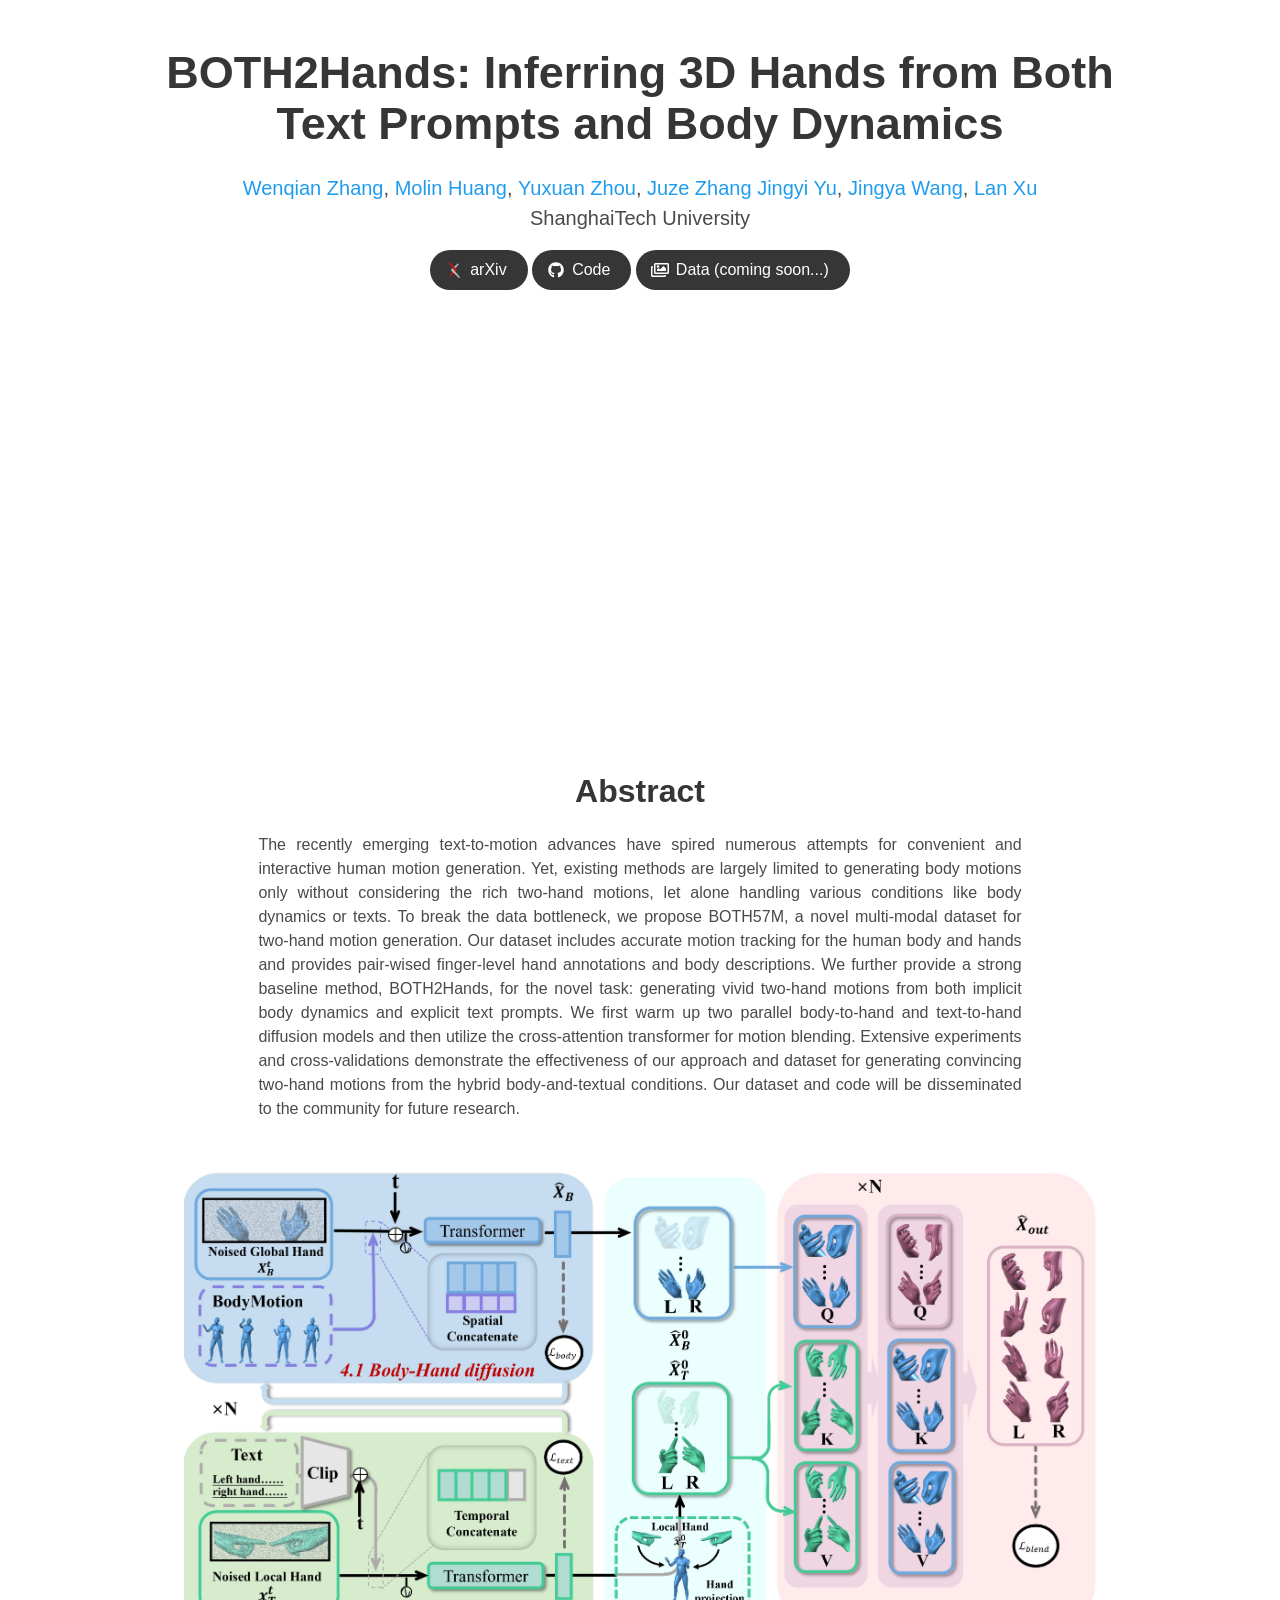
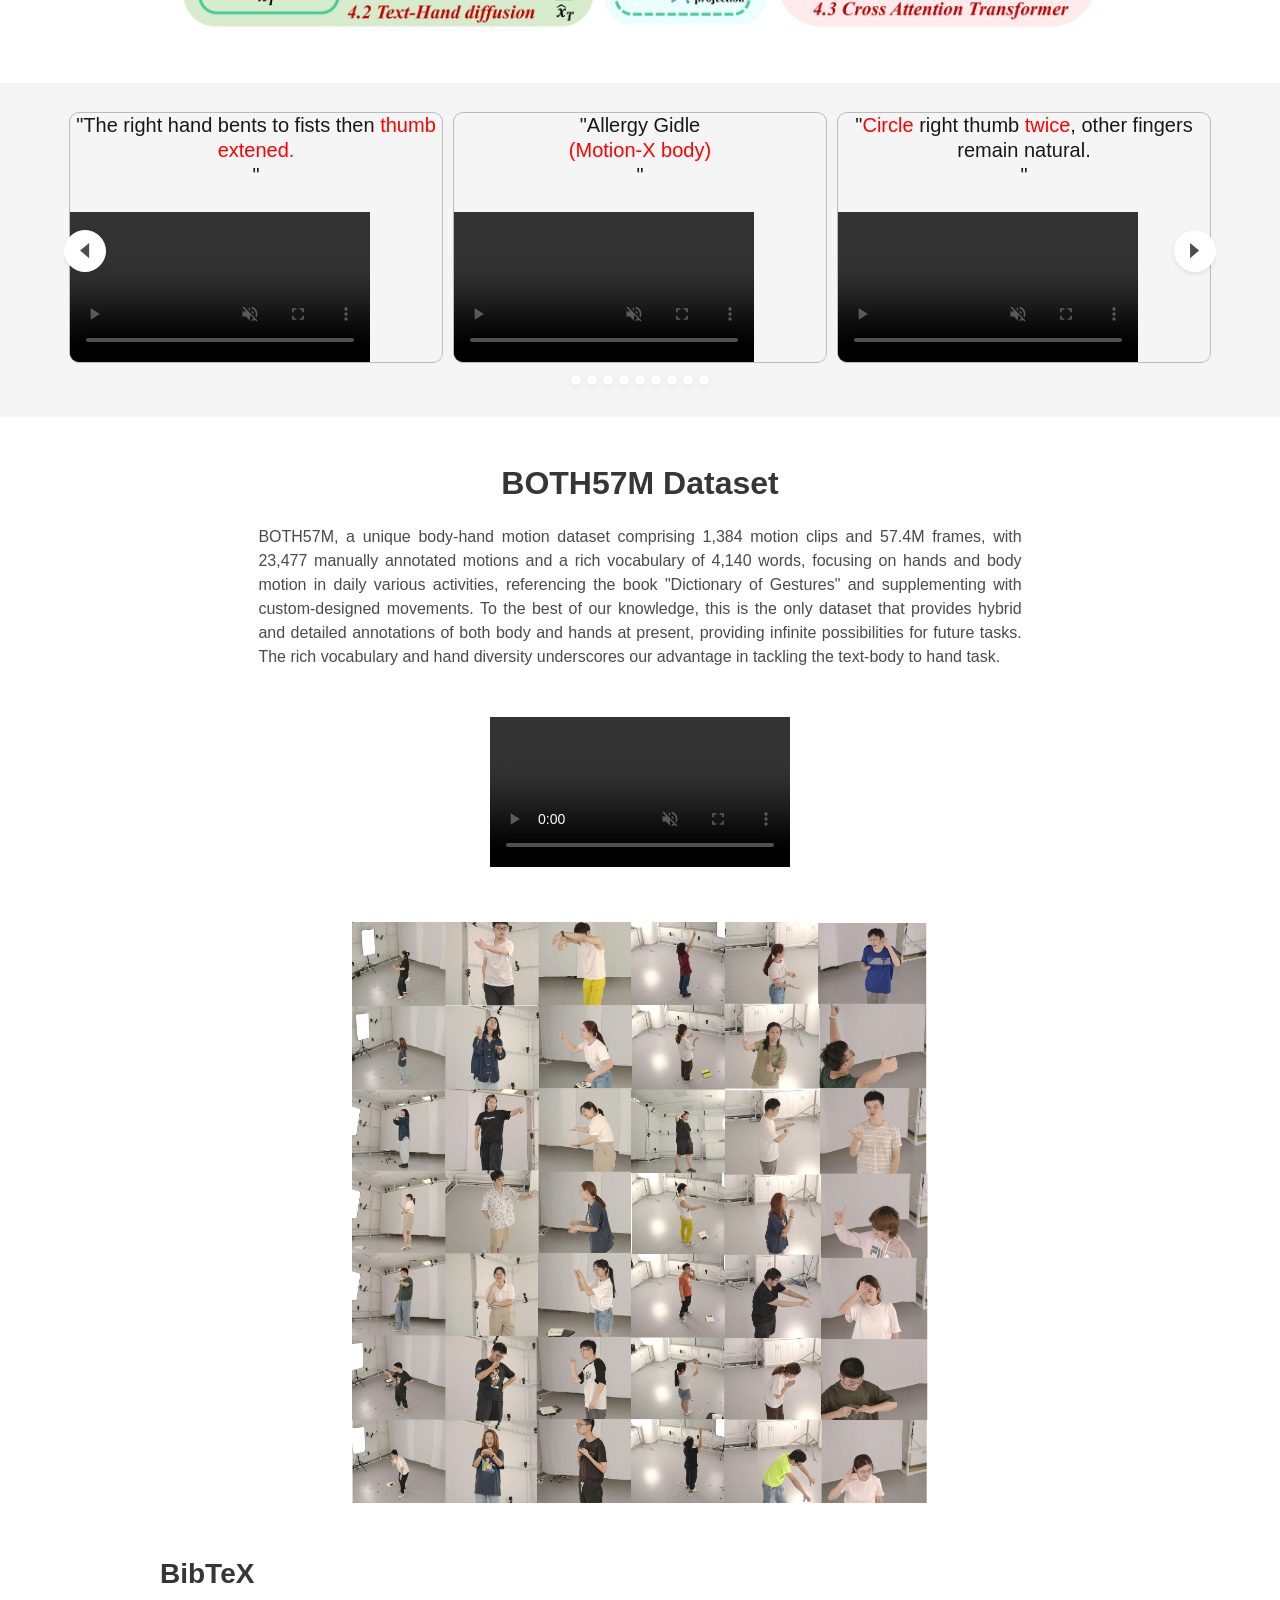
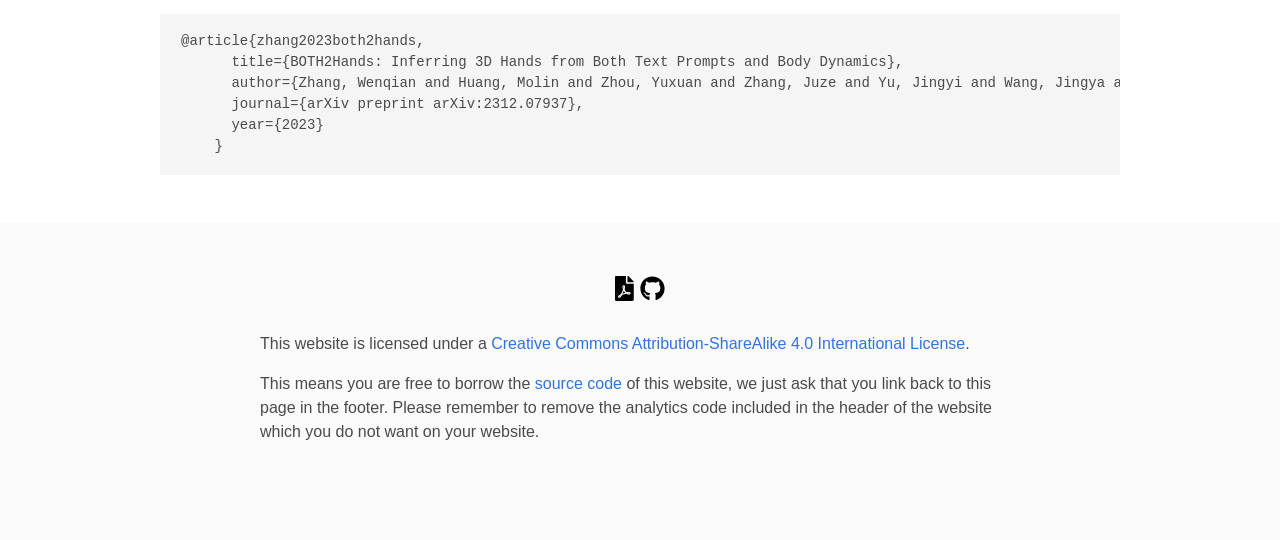
==== index.html @ 0d7002c7 "initial commit" ====
<!DOCTYPE html>
<!-- saved from url=(0037)https://tr3e.github.io/intergen-page/ -->
<html class="fontawesome-i2svg-active fontawesome-i2svg-complete"><head><meta http-equiv="Content-Type" content="text/html; charset=UTF-8">
  
  <meta name="description" content="InterGen: Diffusion-based Multi-human Motion Generation under Complex Interactions.">
  <meta name="keywords" content="MoGen, interaction, diffusion">
  <meta name="viewport" content="width=device-width, initial-scale=0.8">
  <title>BOTH2Hands: Inferring 3D Hands from Both Text Prompts and Body Dynamics</title>

  <!-- Global site tag (gtag.js) - Google Analytics -->
  <script async="" src="./BOTH_files/js"></script>
  <script>
    window.dataLayer = window.dataLayer || [];

    function gtag() {
      dataLayer.push(arguments);
    }

    gtag('js', new Date());

    gtag('config', 'G-PYVRSFMDRL');
  </script>

  <style type="text/css">svg:not(:root).svg-inline--fa{overflow:visible}.svg-inline--fa{display:inline-block;font-size:inherit;height:1em;overflow:visible;vertical-align:-.125em}.svg-inline--fa.fa-lg{vertical-align:-.225em}.svg-inline--fa.fa-w-1{width:.0625em}.svg-inline--fa.fa-w-2{width:.125em}.svg-inline--fa.fa-w-3{width:.1875em}.svg-inline--fa.fa-w-4{width:.25em}.svg-inline--fa.fa-w-5{width:.3125em}.svg-inline--fa.fa-w-6{width:.375em}.svg-inline--fa.fa-w-7{width:.4375em}.svg-inline--fa.fa-w-8{width:.5em}.svg-inline--fa.fa-w-9{width:.5625em}.svg-inline--fa.fa-w-10{width:.625em}.svg-inline--fa.fa-w-11{width:.6875em}.svg-inline--fa.fa-w-12{width:.75em}.svg-inline--fa.fa-w-13{width:.8125em}.svg-inline--fa.fa-w-14{width:.875em}.svg-inline--fa.fa-w-15{width:.9375em}.svg-inline--fa.fa-w-16{width:1em}.svg-inline--fa.fa-w-17{width:1.0625em}.svg-inline--fa.fa-w-18{width:1.125em}.svg-inline--fa.fa-w-19{width:1.1875em}.svg-inline--fa.fa-w-20{width:1.25em}.svg-inline--fa.fa-pull-left{margin-right:.3em;width:auto}.svg-inline--fa.fa-pull-right{margin-left:.3em;width:auto}.svg-inline--fa.fa-border{height:1.5em}.svg-inline--fa.fa-li{width:2em}.svg-inline--fa.fa-fw{width:1.25em}.fa-layers svg.svg-inline--fa{bottom:0;left:0;margin:auto;position:absolute;right:0;top:0}.fa-layers{display:inline-block;height:1em;position:relative;text-align:center;vertical-align:-.125em;width:1em}.fa-layers svg.svg-inline--fa{-webkit-transform-origin:center center;transform-origin:center center}.fa-layers-counter,.fa-layers-text{display:inline-block;position:absolute;text-align:center}.fa-layers-text{left:50%;top:50%;-webkit-transform:translate(-50%,-50%);transform:translate(-50%,-50%);-webkit-transform-origin:center center;transform-origin:center center}.fa-layers-counter{background-color:#ff253a;border-radius:1em;-webkit-box-sizing:border-box;box-sizing:border-box;color:#fff;height:1.5em;line-height:1;max-width:5em;min-width:1.5em;overflow:hidden;padding:.25em;right:0;text-overflow:ellipsis;top:0;-webkit-transform:scale(.25);transform:scale(.25);-webkit-transform-origin:top right;transform-origin:top right}.fa-layers-bottom-right{bottom:0;right:0;top:auto;-webkit-transform:scale(.25);transform:scale(.25);-webkit-transform-origin:bottom right;transform-origin:bottom right}.fa-layers-bottom-left{bottom:0;left:0;right:auto;top:auto;-webkit-transform:scale(.25);transform:scale(.25);-webkit-transform-origin:bottom left;transform-origin:bottom left}.fa-layers-top-right{right:0;top:0;-webkit-transform:scale(.25);transform:scale(.25);-webkit-transform-origin:top right;transform-origin:top right}.fa-layers-top-left{left:0;right:auto;top:0;-webkit-transform:scale(.25);transform:scale(.25);-webkit-transform-origin:top left;transform-origin:top left}.fa-lg{font-size:1.3333333333em;line-height:.75em;vertical-align:-.0667em}.fa-xs{font-size:.75em}.fa-sm{font-size:.875em}.fa-1x{font-size:1em}.fa-2x{font-size:2em}.fa-3x{font-size:3em}.fa-4x{font-size:4em}.fa-5x{font-size:5em}.fa-6x{font-size:6em}.fa-7x{font-size:7em}.fa-8x{font-size:8em}.fa-9x{font-size:9em}.fa-10x{font-size:10em}.fa-fw{text-align:center;width:1.25em}.fa-ul{list-style-type:none;margin-left:2.5em;padding-left:0}.fa-ul>li{position:relative}.fa-li{left:-2em;position:absolute;text-align:center;width:2em;line-height:inherit}.fa-border{border:solid .08em #eee;border-radius:.1em;padding:.2em .25em .15em}.fa-pull-left{float:left}.fa-pull-right{float:right}.fa.fa-pull-left,.fab.fa-pull-left,.fal.fa-pull-left,.far.fa-pull-left,.fas.fa-pull-left{margin-right:.3em}.fa.fa-pull-right,.fab.fa-pull-right,.fal.fa-pull-right,.far.fa-pull-right,.fas.fa-pull-right{margin-left:.3em}.fa-spin{-webkit-animation:fa-spin 2s infinite linear;animation:fa-spin 2s infinite linear}.fa-pulse{-webkit-animation:fa-spin 1s infinite steps(8);animation:fa-spin 1s infinite steps(8)}@-webkit-keyframes fa-spin{0%{-webkit-transform:rotate(0);transform:rotate(0)}100%{-webkit-transform:rotate(360deg);transform:rotate(360deg)}}@keyframes fa-spin{0%{-webkit-transform:rotate(0);transform:rotate(0)}100%{-webkit-transform:rotate(360deg);transform:rotate(360deg)}}.fa-rotate-90{-webkit-transform:rotate(90deg);transform:rotate(90deg)}.fa-rotate-180{-webkit-transform:rotate(180deg);transform:rotate(180deg)}.fa-rotate-270{-webkit-transform:rotate(270deg);transform:rotate(270deg)}.fa-flip-horizontal{-webkit-transform:scale(-1,1);transform:scale(-1,1)}.fa-flip-vertical{-webkit-transform:scale(1,-1);transform:scale(1,-1)}.fa-flip-both,.fa-flip-horizontal.fa-flip-vertical{-webkit-transform:scale(-1,-1);transform:scale(-1,-1)}:root .fa-flip-both,:root .fa-flip-horizontal,:root .fa-flip-vertical,:root .fa-rotate-180,:root .fa-rotate-270,:root .fa-rotate-90{-webkit-filter:none;filter:none}.fa-stack{display:inline-block;height:2em;position:relative;width:2.5em}.fa-stack-1x,.fa-stack-2x{bottom:0;left:0;margin:auto;position:absolute;right:0;top:0}.svg-inline--fa.fa-stack-1x{height:1em;width:1.25em}.svg-inline--fa.fa-stack-2x{height:2em;width:2.5em}.fa-inverse{color:#fff}.sr-only{border:0;clip:rect(0,0,0,0);height:1px;margin:-1px;overflow:hidden;padding:0;position:absolute;width:1px}.sr-only-focusable:active,.sr-only-focusable:focus{clip:auto;height:auto;margin:0;overflow:visible;position:static;width:auto}.svg-inline--fa .fa-primary{fill:var(--fa-primary-color,currentColor);opacity:1;opacity:var(--fa-primary-opacity,1)}.svg-inline--fa .fa-secondary{fill:var(--fa-secondary-color,currentColor);opacity:.4;opacity:var(--fa-secondary-opacity,.4)}.svg-inline--fa.fa-swap-opacity .fa-primary{opacity:.4;opacity:var(--fa-secondary-opacity,.4)}.svg-inline--fa.fa-swap-opacity .fa-secondary{opacity:1;opacity:var(--fa-primary-opacity,1)}.svg-inline--fa mask .fa-primary,.svg-inline--fa mask .fa-secondary{fill:#000}.fad.fa-inverse{color:#fff}</style><link href="./BOTH_files/css" rel="stylesheet">

  <link rel="stylesheet" href="./BOTH_files/bulma.min.css">
  <link rel="stylesheet" href="./BOTH_files/bulma-carousel.min.css">
  <link rel="stylesheet" href="./BOTH_files/bulma-slider.min.css">
  <link rel="stylesheet" href="./BOTH_files/fontawesome.all.min.css">
  <link rel="stylesheet" href="./BOTH_files/academicons.min.css">
  <link rel="stylesheet" href="./BOTH_files/index.css">
  <link rel="icon" href="https://tr3e.github.io/intergen-page/static/images/favicon.png">

  <script src="./BOTH_files/jquery.min.js.下载"></script><meta http-equiv="origin-trial" content="AymqwRC7u88Y4JPvfIF2F37QKylC04248hLCdJAsh8xgOfe/dVJPV3XS3wLFca1ZMVOtnBfVjaCMTVudWM//5g4AAAB7eyJvcmlnaW4iOiJodHRwczovL3d3dy5nb29nbGV0YWdtYW5hZ2VyLmNvbTo0NDMiLCJmZWF0dXJlIjoiUHJpdmFjeVNhbmRib3hBZHNBUElzIiwiZXhwaXJ5IjoxNjk1MTY3OTk5LCJpc1RoaXJkUGFydHkiOnRydWV9">
  <script defer="" src="./BOTH_files/fontawesome.all.min.js.下载"></script>
  <script src="./BOTH_files/bulma-carousel.min.js.下载"></script>
  <script src="./BOTH_files/bulma-slider.min.js.下载"></script>
  <script src="./BOTH_files/index.js.下载"></script>
</head>
<body>



<section class="hero">
  <div class="hero-body">
    <div class="container is-max-desktop">
      <div class="columns is-centered">
        <div class="column has-text-centered">
          <h1 class="title is-1 publication-title" style="font-size:45px">BOTH2Hands: Inferring 3D Hands from Both Text Prompts and Body Dynamics</h1>
          <div class="is-size-5 publication-authors">
            <span class="author-block">
              <a href="https://scholar.google.com/citations?user=glTuEzEAAAAJ">Wenqian Zhang</a>,</span>
            <span class="author-block">
              <a>Molin Huang</a>,</span>
            <span class="author-block">
              <a>Yuxuan Zhou</a>,</span>
            <span class="author-block">
              <a href="https://scholar.google.com/citations?user=qbovRUIAAAAJ">Juze Zhang</a>             
            </span>
            <span class="author-block">
              <a href="http://www.yu-jingyi.com/">Jingyi Yu</a>,
            </span>
            <span class="author-block">
              <a href="https://scholar.google.com/citations?user=vmvJV_IAAAAJ">Jingya Wang</a>,
          </span>
            <span class="author-block">
              <a href="https://scholar.google.com/citations?user=aPS5pJkAAAAJ">Lan Xu</a>
          </span></div>

          <div class="is-size-5 publication-authors">
            <span class="author-block">ShanghaiTech University</span>
          </div>

          <div class="column has-text-centered">
            <div class="publication-links">
              
              <span class="link-block">
                <a href="https://arxiv.org/abs/2312.07937" class="external-link button is-normal is-rounded is-dark">
                  <span class="icon">
                    <img src="./BOTH_files/arxiv-logomark-small.svg" alt="arXiv logo" style="width: 16px; height: 16px;">
                  </span>
                  <span>arXiv</span>
                </a>
              </span>
              <!-- Code Link. -->
              <span class="link-block">
                <a href="https://github.com/Godheritage/BOTH2Hands" class="external-link button is-normal is-rounded is-dark">
                  <span class="icon">
                      <svg class="svg-inline--fa fa-github fa-w-16" aria-hidden="true" focusable="false" data-prefix="fab" data-icon="github" role="img" xmlns="http://www.w3.org/2000/svg" viewBox="0 0 496 512" data-fa-i2svg=""><path fill="currentColor" d="M165.9 397.4c0 2-2.3 3.6-5.2 3.6-3.3.3-5.6-1.3-5.6-3.6 0-2 2.3-3.6 5.2-3.6 3-.3 5.6 1.3 5.6 3.6zm-31.1-4.5c-.7 2 1.3 4.3 4.3 4.9 2.6 1 5.6 0 6.2-2s-1.3-4.3-4.3-5.2c-2.6-.7-5.5.3-6.2 2.3zm44.2-1.7c-2.9.7-4.9 2.6-4.6 4.9.3 2 2.9 3.3 5.9 2.6 2.9-.7 4.9-2.6 4.6-4.6-.3-1.9-3-3.2-5.9-2.9zM244.8 8C106.1 8 0 113.3 0 252c0 110.9 69.8 205.8 169.5 239.2 12.8 2.3 17.3-5.6 17.3-12.1 0-6.2-.3-40.4-.3-61.4 0 0-70 15-84.7-29.8 0 0-11.4-29.1-27.8-36.6 0 0-22.9-15.7 1.6-15.4 0 0 24.9 2 38.6 25.8 21.9 38.6 58.6 27.5 72.9 20.9 2.3-16 8.8-27.1 16-33.7-55.9-6.2-112.3-14.3-112.3-110.5 0-27.5 7.6-41.3 23.6-58.9-2.6-6.5-11.1-33.3 2.6-67.9 20.9-6.5 69 27 69 27 20-5.6 41.5-8.5 62.8-8.5s42.8 2.9 62.8 8.5c0 0 48.1-33.6 69-27 13.7 34.7 5.2 61.4 2.6 67.9 16 17.7 25.8 31.5 25.8 58.9 0 96.5-58.9 104.2-114.8 110.5 9.2 7.9 17 22.9 17 46.4 0 33.7-.3 75.4-.3 83.6 0 6.5 4.6 14.4 17.3 12.1C428.2 457.8 496 362.9 496 252 496 113.3 383.5 8 244.8 8zM97.2 352.9c-1.3 1-1 3.3.7 5.2 1.6 1.6 3.9 2.3 5.2 1 1.3-1 1-3.3-.7-5.2-1.6-1.6-3.9-2.3-5.2-1zm-10.8-8.1c-.7 1.3.3 2.9 2.3 3.9 1.6 1 3.6.7 4.3-.7.7-1.3-.3-2.9-2.3-3.9-2-.6-3.6-.3-4.3.7zm32.4 35.6c-1.6 1.3-1 4.3 1.3 6.2 2.3 2.3 5.2 2.6 6.5 1 1.3-1.3.7-4.3-1.3-6.2-2.2-2.3-5.2-2.6-6.5-1zm-11.4-14.7c-1.6 1-1.6 3.6 0 5.9 1.6 2.3 4.3 3.3 5.6 2.3 1.6-1.3 1.6-3.9 0-6.2-1.4-2.3-4-3.3-5.6-2z"></path></svg><!-- <i class="fab fa-github"></i> Font Awesome fontawesome.com -->
                  </span>
                  <span>Code</span>
                  </a>
              </span>
              <!-- Dataset Link. -->
              <span class="link-block">
                <a href="https://forms.gle/KdvBoD6aoBkiCxim6" class="external-link button is-normal is-rounded is-dark">
                  <span class="icon">
                      <svg class="svg-inline--fa fa-images fa-w-18" aria-hidden="true" focusable="false" data-prefix="far" data-icon="images" role="img" xmlns="http://www.w3.org/2000/svg" viewBox="0 0 576 512" data-fa-i2svg=""><path fill="currentColor" d="M480 416v16c0 26.51-21.49 48-48 48H48c-26.51 0-48-21.49-48-48V176c0-26.51 21.49-48 48-48h16v48H54a6 6 0 0 0-6 6v244a6 6 0 0 0 6 6h372a6 6 0 0 0 6-6v-10h48zm42-336H150a6 6 0 0 0-6 6v244a6 6 0 0 0 6 6h372a6 6 0 0 0 6-6V86a6 6 0 0 0-6-6zm6-48c26.51 0 48 21.49 48 48v256c0 26.51-21.49 48-48 48H144c-26.51 0-48-21.49-48-48V80c0-26.51 21.49-48 48-48h384zM264 144c0 22.091-17.909 40-40 40s-40-17.909-40-40 17.909-40 40-40 40 17.909 40 40zm-72 96l39.515-39.515c4.686-4.686 12.284-4.686 16.971 0L288 240l103.515-103.515c4.686-4.686 12.284-4.686 16.971 0L480 208v80H192v-48z"></path></svg><!-- <i class="far fa-images"></i> Font Awesome fontawesome.com -->
                  </span>
                  <span>Data (coming soon...)</span>
                  </a>
            </span></div>

          </div>
        </div>
      </div>
    </div>
  </div>
</section>



<section class="hero teaser">
  <div class="container is-max-desktop">
    <div class="hero-body">
      <center>
        <iframe width="560" height="315" src="https://www.youtube.com/embed/PMoDc5p8Z6E?si=95rLUyV4-9nM33f4" frameborder="0" allow="accelerometer; autoplay; clipboard-write; encrypted-media; gyroscope; picture-in-picture" allowfullscreen></iframe>
        
      </center>
    </div>
  </div>
</section> 


<section class="section">
  <div class="container is-max-desktop">
    <!-- Abstract. -->
    <div class="columns is-centered has-text-centered">
      <div class="column is-four-fifths">
        <h2 class="title is-3">Abstract</h2>
        <div class="content has-text-justified">
            The recently emerging text-to-motion advances have spired numerous attempts for convenient and interactive human motion generation.
            Yet, existing methods are largely limited to generating body motions only without considering the rich two-hand motions, let alone handling various conditions like body dynamics or texts.
            To break the data bottleneck, we propose BOTH57M, a novel multi-modal dataset for two-hand motion generation.
            Our dataset includes accurate motion tracking for the human body and hands and provides pair-wised finger-level hand annotations and body descriptions.
            We further provide a strong baseline method, BOTH2Hands, for the novel task: generating vivid two-hand motions from both implicit body dynamics and explicit text prompts. 
            We first warm up two parallel body-to-hand and text-to-hand diffusion models and then utilize the cross-attention transformer for motion blending. 
            Extensive experiments and cross-validations demonstrate the effectiveness of our approach and dataset for generating convincing two-hand motions from the hybrid body-and-textual conditions.
            Our dataset and code will be disseminated to the community for future research.        
        </div>
      </div>
    </div>
    <!--/ Abstract. -->
  </div>
</section>




<section class="hero teaser">
  <div class="container is-max-desktop">
    <div class="hero-body">
      <center><img id="teaser" width="100%" src="./BOTH_files/pipeline_v8.jpg" margin:="" 0="" auto;=""></center>
    </div>
  </div>
</section>



<section class="hero is-light is-small">
  <div class="hero-body">

    
    <div class="container">
      <div id="results-carousel" class="carousel results-carousel">
        <div class="item item-steve">
          <h2 class="subtitle has-text-centered">
            <span class="prompt">"The right hand bents to fists then <span style="color: red;">thumb extened.</span><br>"
          </h2>
          <video poster="" id="steve" autoplay controls muted loop playsinline height="100%">
            <source src="./BOTH_files/videos/002.mp4"
                    type="video/mp4">
          </video>
        </div>
        <div class="item item-chair-tp">
          <h2 class="subtitle has-text-centered">
            <span class="prompt">"Allergy Gidle <br><span style="color: red;">(Motion-X body)</span><br>"
          </h2>
          <video poster="" id="1" autoplay controls muted loop playsinline height="100%">
            <source src="./BOTH_files/videos/003.mp4"
                    type="video/mp4">
          </video>
        </div>
        <div class="item item-shiba">
          <h2 class="subtitle has-text-centered">
            <span class="prompt">"<span style="color: red;">Circle</span> right thumb <span style="color: red;">twice</span>, other fingers remain natural.<br>"
          </h2>
          <video poster="" id="shiba" autoplay controls muted loop playsinline height="100%">
            <source src="./BOTH_files/videos/004.mp4"
                    type="video/mp4">
          </video>
        </div>
        <div class="item item-steve">
          <h2 class="subtitle has-text-centered">
            <span class="prompt">"The right hand bents to fists then <span style="color: red;">thumb extened.</span><br>"
          </h2>
          <video poster="" id="steve" autoplay controls muted loop playsinline height="100%">
            <source src="./BOTH_files/videos/005.mp4"
                    type="video/mp4">
          </video>
        </div>
        <div class="item item-steve">
          <h2 class="subtitle has-text-centered">
            <span class="prompt">"the left hand <span style="color: red;">wiggle all five fingers</span> and finally <span style="color: red;">points out one finger</span>.<br>"
          </h2>
          <video poster="" id="steve" autoplay controls muted loop playsinline height="100%">
            <source src="./BOTH_files/videos/006.mp4"
                    type="video/mp4">
          </video>
        </div>
        <div class="item item-steve">
          <h2 class="subtitle has-text-centered">
            <span class="prompt">"The right hand bends the five fingers and then opens and <span style="color: red;">stretches index finger</span>.<br>"
          </h2>
          <video poster="" id="steve" autoplay controls muted loop playsinline height="100%">
            <source src="./BOTH_files/videos/007.mp4"
                    type="video/mp4">
          </video>
        </div>
        <div class="item item-steve">
          <h2 class="subtitle has-text-centered">
            <span class="prompt">"The left hand's fingers naturally close with <span style="color: red;">the index and middle fingers extended</span>.<br>"
          </h2>
          <video poster="" id="steve" autoplay controls muted loop playsinline height="100%">
            <source src="./BOTH_files/videos/008.mp4"
                    type="video/mp4">
          </video>
        </div>
        <div class="item item-steve">
          <h2 class="subtitle has-text-centered">
            <span class="prompt">"The left hand <span style="color: red;">bends all five fingers</span>, while the right hand <span style="color: red;">reaches the index finger then bends all fingers</span>."
          </h2>
          <video poster="" id="steve" autoplay controls muted loop playsinline height="100%">
            <source src="./BOTH_files/videos/009.mp4"
                    type="video/mp4">
          </video>
        </div>
        <div class="item item-steve">
          <h2 class="subtitle has-text-centered">
            <span class="prompt">"The left hand <span style="color: red;">extends index finger</span>, while the right hand <span style="color: red;">clenches into fist</span>.<br>"
          </h2>
          <video poster="" id="steve" autoplay controls muted loop playsinline height="100%">
            <source src="./BOTH_files/videos/010.mp4"
                    type="video/mp4">
          </video>
        </div>
      </div>
    </div>
  </div>
</section>


<!-- <section class="hero is-light is-small">
  <div class="hero-body">

    <h2 class="subtitle has-text-centered">
      <span class="prompt">"In an intense boxing match, <span style="color: purple;">one man knocks the other down</span> with a <span style="color: purple;">thumping leg</span>."
    </span></h2>
    <div class="container">
      <div id="results-carousel" class="carousel results-carousel">
      <div id="sliderdf034ea6-5530-434c-9674-4e3fdc7faae4" class="slider" tabindex="0">
    <div class="slider-container" style="opacity: 1; width: 6720px; transition: none 0s ease 0s; transform: translate3d(-1792px, 0px, 0px);"><div class="slider-item" data-slider-index="-4" data-cloned="true" style="width: 448px;"><div class="item item-steve">
          <video poster="" id="" autoplay="" controls="" muted="" loop="" playsinline="" height="100%">
            <source src="./BOTH_files/videos/002.mp4" type="video/mp4">
          </video>
        </div></div><div class="slider-item" data-slider-index="-3" data-cloned="true" style="width: 448px;"><div class="item item-chair-tp">
          <video poster="" id="" autoplay="" controls="" muted="" loop="" playsinline="" height="100%">
            <source src="./BOTH_files/videos/003.mp4" type="video/mp4">
          </video>
        </div></div><div class="slider-item" data-slider-index="-2" data-cloned="true" style="width: 448px;"><div class="item item-shiba">
          <video poster="" id="" autoplay="" controls="" muted="" loop="" playsinline="" height="100%">
            <source src="./BOTH_files/videos/004.mp4" type="video/mp4">
          </video>
        </div></div><div class="slider-item" data-slider-index="-1" data-cloned="true" style="width: 448px;"><div class="item item-steve">
          <video poster="" id="" autoplay="" controls="" muted="" loop="" playsinline="" height="100%">
            <source src="./BOTH_files/videos/005.mp4" type="video/mp4">
          </video>
        </div></div><div class="slider-item is-current" data-slider-index="0" style="width: 448px;"><div class="item item-steve">
          <video poster="" id="steve" autoplay="" controls="" muted="" loop="" playsinline="" height="100%">
            <source src="./BOTH_files/videos/006.mp4" type="video/mp4">
          </video>
        </div></div><div class="slider-item is-slide-previous is-slide-next" data-slider-index="1" style="width: 448px;"><div class="item item-chair-tp">
          <video poster="" id="1" autoplay="" controls="" muted="" loop="" playsinline="" height="100%">
            <source src="./BOTH_files/videos/007.mp4" type="video/mp4">
          </video>
        </div></div><div class="slider-item" data-slider-index="2" style="width: 448px;"><div class="item item-shiba">
          <video poster="" id="shiba" autoplay="" controls="" muted="" loop="" playsinline="" height="100%">
            <source src="./BOTH_files/videos/008.mp4" type="video/mp4">
          </video>
        </div></div><div class="slider-item" data-slider-index="3" style="width: 448px;"><div class="item item-steve">
          <video poster="" id="steve" autoplay="" controls="" muted="" loop="" playsinline="" height="100%">
            <source src="./BOTH_files/videos/009.mp4" type="video/mp4">
          </video>
        </div></div><div class="slider-item" data-slider-index="4" data-cloned="true" style="width: 448px;"><div class="item item-steve">
          <video poster="" id="" autoplay="" controls="" muted="" loop="" playsinline="" height="100%">
            <source src="./BOTH_files/videos/010.mp4" type="video/mp4">
          </video>
        
        </div></div></div>
  <div class="slider-navigation-previous"><svg viewBox="0 0 50 80" xml:space="preserve">
      <polyline fill="currentColor" stroke-width=".5em" stroke-linecap="round" stroke-linejoin="round" points="45.63,75.8 0.375,38.087 45.63,0.375 "></polyline>
    </svg></div>
<div class="slider-navigation-next"><svg viewBox="0 0 50 80" xml:space="preserve">
      <polyline fill="currentColor" stroke-width=".5em" stroke-linecap="round" stroke-linejoin="round" points="0.375,0.375 45.63,38.087 0.375,75.8 "></polyline>
    </svg></div><div class="slider-pagination"><div class="slider-page" data-index="0"></div><div class="slider-page" data-index="1"></div><div class="slider-page" data-index="2"></div><div class="slider-page" data-index="3"></div></div></div></div>
    </div>
  </div>
</section> -->






<section class="section">
  <div class="container is-max-desktop">
    <!-- Abstract. -->
    <div class="columns is-centered has-text-centered">
      <div class="column is-four-fifths">
        <h2 class="title is-3">BOTH57M Dataset</h2>
        <div class="content has-text-justified">
          <p>
            BOTH57M, a unique body-hand motion dataset comprising 1,384 motion clips and 57.4M frames, 
            with 23,477 manually annotated motions and a rich vocabulary of 4,140 words, 
            focusing on hands and body motion in daily various activities, 
            referencing the book "Dictionary of Gestures" and supplementing with custom-designed movements. 
            To the best of our knowledge, 
            this is the only dataset that provides hybrid and detailed annotations of both body and hands at present, providing infinite possibilities for future tasks.
            The rich vocabulary and hand diversity underscores our advantage in tackling the text-body to hand task.
          </p>
        </div>
      </div>
    </div>
    
  </div>
</section>


<section class="hero teaser">
  <div class="container is-max-desktop">
    <div class="hero-body">
      <video poster="" id="" autoplay="" controls="" muted="" loop="" playsinline="" height="100%">
        <source src="./BOTH_files/videos/001.mp4" type="video/mp4">
      </video>
    </div>
  </div>
</section>

<section class="hero teaser">
  <center><img id="teaser" width="45%" src="./BOTH_files/realman_v3.jpg" margin:="" 0="" auto;=""></center>
</section>


<section class="section" id="BibTeX">
  <div class="container is-max-desktop content">
    <h2 class="title">BibTeX</h2>
    <pre><code>@article{zhang2023both2hands,
      title={BOTH2Hands: Inferring 3D Hands from Both Text Prompts and Body Dynamics},
      author={Zhang, Wenqian and Huang, Molin and Zhou, Yuxuan and Zhang, Juze and Yu, Jingyi and Wang, Jingya and Xu, Lan},
      journal={arXiv preprint arXiv:2312.07937},
      year={2023}
    }</code></pre>
  </div>
</section>


<footer class="footer">
  <div class="container">
    <div class="content has-text-centered">
      <a class="icon-link" href="https://arxiv.org/pdf/2312.07937.pdf">
        <svg class="svg-inline--fa fa-file-pdf fa-w-12" aria-hidden="true" focusable="false" data-prefix="fas" data-icon="file-pdf" role="img" xmlns="http://www.w3.org/2000/svg" viewBox="0 0 384 512" data-fa-i2svg=""><path fill="currentColor" d="M181.9 256.1c-5-16-4.9-46.9-2-46.9 8.4 0 7.6 36.9 2 46.9zm-1.7 47.2c-7.7 20.2-17.3 43.3-28.4 62.7 18.3-7 39-17.2 62.9-21.9-12.7-9.6-24.9-23.4-34.5-40.8zM86.1 428.1c0 .8 13.2-5.4 34.9-40.2-6.7 6.3-29.1 24.5-34.9 40.2zM248 160h136v328c0 13.3-10.7 24-24 24H24c-13.3 0-24-10.7-24-24V24C0 10.7 10.7 0 24 0h200v136c0 13.2 10.8 24 24 24zm-8 171.8c-20-12.2-33.3-29-42.7-53.8 4.5-18.5 11.6-46.6 6.2-64.2-4.7-29.4-42.4-26.5-47.8-6.8-5 18.3-.4 44.1 8.1 77-11.6 27.6-28.7 64.6-40.8 85.8-.1 0-.1.1-.2.1-27.1 13.9-73.6 44.5-54.5 68 5.6 6.9 16 10 21.5 10 17.9 0 35.7-18 61.1-61.8 25.8-8.5 54.1-19.1 79-23.2 21.7 11.8 47.1 19.5 64 19.5 29.2 0 31.2-32 19.7-43.4-13.9-13.6-54.3-9.7-73.6-7.2zM377 105L279 7c-4.5-4.5-10.6-7-17-7h-6v128h128v-6.1c0-6.3-2.5-12.4-7-16.9zm-74.1 255.3c4.1-2.7-2.5-11.9-42.8-9 37.1 15.8 42.8 9 42.8 9z"></path></svg><!-- <i class="fas fa-file-pdf"></i> Font Awesome fontawesome.com -->
      </a>
      <a class="icon-link" href="https://github.com/Godheritage" disabled="">
        <svg class="svg-inline--fa fa-github fa-w-16" aria-hidden="true" focusable="false" data-prefix="fab" data-icon="github" role="img" xmlns="http://www.w3.org/2000/svg" viewBox="0 0 496 512" data-fa-i2svg=""><path fill="currentColor" d="M165.9 397.4c0 2-2.3 3.6-5.2 3.6-3.3.3-5.6-1.3-5.6-3.6 0-2 2.3-3.6 5.2-3.6 3-.3 5.6 1.3 5.6 3.6zm-31.1-4.5c-.7 2 1.3 4.3 4.3 4.9 2.6 1 5.6 0 6.2-2s-1.3-4.3-4.3-5.2c-2.6-.7-5.5.3-6.2 2.3zm44.2-1.7c-2.9.7-4.9 2.6-4.6 4.9.3 2 2.9 3.3 5.9 2.6 2.9-.7 4.9-2.6 4.6-4.6-.3-1.9-3-3.2-5.9-2.9zM244.8 8C106.1 8 0 113.3 0 252c0 110.9 69.8 205.8 169.5 239.2 12.8 2.3 17.3-5.6 17.3-12.1 0-6.2-.3-40.4-.3-61.4 0 0-70 15-84.7-29.8 0 0-11.4-29.1-27.8-36.6 0 0-22.9-15.7 1.6-15.4 0 0 24.9 2 38.6 25.8 21.9 38.6 58.6 27.5 72.9 20.9 2.3-16 8.8-27.1 16-33.7-55.9-6.2-112.3-14.3-112.3-110.5 0-27.5 7.6-41.3 23.6-58.9-2.6-6.5-11.1-33.3 2.6-67.9 20.9-6.5 69 27 69 27 20-5.6 41.5-8.5 62.8-8.5s42.8 2.9 62.8 8.5c0 0 48.1-33.6 69-27 13.7 34.7 5.2 61.4 2.6 67.9 16 17.7 25.8 31.5 25.8 58.9 0 96.5-58.9 104.2-114.8 110.5 9.2 7.9 17 22.9 17 46.4 0 33.7-.3 75.4-.3 83.6 0 6.5 4.6 14.4 17.3 12.1C428.2 457.8 496 362.9 496 252 496 113.3 383.5 8 244.8 8zM97.2 352.9c-1.3 1-1 3.3.7 5.2 1.6 1.6 3.9 2.3 5.2 1 1.3-1 1-3.3-.7-5.2-1.6-1.6-3.9-2.3-5.2-1zm-10.8-8.1c-.7 1.3.3 2.9 2.3 3.9 1.6 1 3.6.7 4.3-.7.7-1.3-.3-2.9-2.3-3.9-2-.6-3.6-.3-4.3.7zm32.4 35.6c-1.6 1.3-1 4.3 1.3 6.2 2.3 2.3 5.2 2.6 6.5 1 1.3-1.3.7-4.3-1.3-6.2-2.2-2.3-5.2-2.6-6.5-1zm-11.4-14.7c-1.6 1-1.6 3.6 0 5.9 1.6 2.3 4.3 3.3 5.6 2.3 1.6-1.3 1.6-3.9 0-6.2-1.4-2.3-4-3.3-5.6-2z"></path></svg><!-- <i class="fab fa-github"></i> Font Awesome fontawesome.com -->
      </a>
    </div>
    <div class="columns is-centered">
      <div class="column is-8">
        <div class="content">
          <p>
            This website is licensed under a <a rel="license" href="http://creativecommons.org/licenses/by-sa/4.0/">Creative
            Commons Attribution-ShareAlike 4.0 International License</a>.
          </p>
          <p>
            This means you are free to borrow the <a href="https://github.com/nerfies/nerfies.github.io">source code</a> of this website,
            we just ask that you link back to this page in the footer.
            Please remember to remove the analytics code included in the header of the website which
            you do not want on your website.
          </p>
        </div>
      </div>
    </div>
  </div>
</footer>



</body></html>
---- BOTH_files/academicons.min.css ----
@font-face {font-family: 'Academicons';font-style: normal;font-weight: 400;font-display: block;src:url('../fonts/academicons.eot');src:url('../fonts/academicons.eot') format('embedded-opentype'), url('../fonts/academicons.ttf') format('truetype'), url('../fonts/academicons.woff') format('woff'), url('../fonts/academicons.svg') format('svg');}.ai {font-family: 'Academicons';font-weight: 400;-moz-osx-font-smoothing: grayscale;-webkit-font-smoothing: antialiased;display: inline-block;font-style: normal;font-variant: normal;text-rendering: auto;line-height: 1;}.ai-academia:before {content: "\e9af";}.ai-academia-square:before {content: "\e93d";}.ai-acclaim:before {content: "\e92e";}.ai-acclaim-square:before {content: "\e93a";}.ai-acm:before {content: "\e93c";}.ai-acm-square:before {content: "\e95d";}.ai-acmdl:before {content: "\e96a";}.ai-acmdl-square:before {content: "\e9d3";}.ai-ads:before {content: "\e9cb";}.ai-ads-square:before {content: "\e94a";}.ai-africarxiv:before {content: "\e91b";}.ai-africarxiv-square:before {content: "\e90b";}.ai-archive:before {content: "\e955";}.ai-archive-square:before {content: "\e956";}.ai-arxiv:before {content: "\e974";}.ai-arxiv-square:before {content: "\e9a6";}.ai-biorxiv:before {content: "\e9a2";}.ai-biorxiv-square:before {content: "\e98b";}.ai-ceur:before {content: "\e96d";}.ai-ceur-square:before {content: "\e92f";}.ai-ciencia-vitae:before {content: "\e912";}.ai-ciencia-vitae-square:before {content: "\e913";}.ai-clarivate:before {content: "\e924";}.ai-clarivate-square:before {content: "\e925";}.ai-closed-access:before {content: "\e942";}.ai-closed-access-square:before {content: "\e943";}.ai-conversation:before {content: "\e94c";}.ai-conversation-square:before {content: "\e915";}.ai-coursera:before {content: "\e95f";}.ai-coursera-square:before {content: "\e97f";}.ai-crossref:before {content: "\e918";}.ai-crossref-square:before {content: "\e919";}.ai-cv:before {content: "\e9a5";}.ai-cv-square:before {content: "\e90a";}.ai-datacite:before {content: "\e91c";}.ai-datacite-square:before {content: "\e91d";}.ai-dataverse:before {content: "\e9f7";}.ai-dataverse-square:before {content: "\e9e4";}.ai-dblp:before {content: "\e94f";}.ai-dblp-square:before {content: "\e93f";}.ai-depsy:before {content: "\e97a";}.ai-depsy-square:before {content: "\e94b";}.ai-doi:before {content: "\e97e";}.ai-doi-square:before {content: "\e98f";}.ai-dryad:before {content: "\e97c";}.ai-dryad-square:before {content: "\e98c";}.ai-elsevier:before {content: "\e961";}.ai-elsevier-square:before {content: "\e910";}.ai-figshare:before {content: "\e981";}.ai-figshare-square:before {content: "\e9e7";}.ai-google-scholar:before {content: "\e9d4";}.ai-google-scholar-square:before {content: "\e9f9";}.ai-hal:before {content: "\e92c";}.ai-hal-square:before {content: "\e92d";}.ai-hypothesis:before {content: "\e95a";}.ai-hypothesis-square:before {content: "\e95b";}.ai-ideas-repec:before {content: "\e9ed";}.ai-ideas-repec-square:before {content: "\e9f8";}.ai-ieee:before {content: "\e929";}.ai-ieee-square:before {content: "\e9b9";}.ai-impactstory:before {content: "\e9cf";}.ai-impactstory-square:before {content: "\e9aa";}.ai-inaturalist:before {content: "\e900";}.ai-inaturalist-square:before {content: "\e901";}.ai-inpn:before {content: "\e902";}.ai-inpn-square:before {content: "\e903";}.ai-inspire:before {content: "\e9e9";}.ai-inspire-square:before {content: "\e9fe";}.ai-isidore:before {content: "\e936";}.ai-isidore-square:before {content: "\e954";}.ai-isni:before {content: "\e957";}.ai-isni-square:before {content: "\e958";}.ai-jstor:before {content: "\e938";}.ai-jstor-square:before {content: "\e944";}.ai-lattes:before {content: "\e9b3";}.ai-lattes-square:before {content: "\e99c";}.ai-mathoverflow:before {content: "\e9f6";}.ai-mathoverflow-square:before {content: "\e97b";}.ai-mendeley:before {content: "\e9f0";}.ai-mendeley-square:before {content: "\e9f3";}.ai-moodle:before {content: "\e907";}.ai-moodle-square:before {content: "\e908";}.ai-mtmt:before {content: "\e950";}.ai-mtmt-square:before {content: "\e951";}.ai-nakala:before {content: "\e940";}.ai-nakala-square:before {content: "\e941";}.ai-obp:before {content: "\e92a";}.ai-obp-square:before {content: "\e92b";}.ai-open-access:before {content: "\e939";}.ai-open-access-square:before {content: "\e9f4";}.ai-open-data:before {content: "\e966";}.ai-open-data-square:before {content: "\e967";}.ai-open-materials:before {content: "\e968";}.ai-open-materials-square:before {content: "\e969";}.ai-openedition:before {content: "\e946";}.ai-openedition-square:before {content: "\e947";}.ai-orcid:before {content: "\e9d9";}.ai-orcid-square:before {content: "\e9c3";}.ai-osf:before {content: "\e9ef";}.ai-osf-square:before {content: "\e931";}.ai-overleaf:before {content: "\e914";}.ai-overleaf-square:before {content: "\e98d";}.ai-philpapers:before {content: "\e98a";}.ai-philpapers-square:before {content: "\e96f";}.ai-piazza:before {content: "\e99a";}.ai-piazza-square:before {content: "\e90c";}.ai-preregistered:before {content: "\e906";}.ai-preregistered-square:before {content: "\e96b";}.ai-protocols:before {content: "\e952";}.ai-protocols-square:before {content: "\e953";}.ai-psyarxiv:before {content: "\e90e";}.ai-psyarxiv-square:before {content: "\e90f";}.ai-publons:before {content: "\e937";}.ai-publons-square:before {content: "\e94e";}.ai-pubmed:before {content: "\e99f";}.ai-pubmed-square:before {content: "\e97d";}.ai-pubpeer:before {content: "\e922";}.ai-pubpeer-square:before {content: "\e923";}.ai-researcherid:before {content: "\e91a";}.ai-researcherid-square:before {content: "\e95c";}.ai-researchgate:before {content: "\e95e";}.ai-researchgate-square:before {content: "\e99e";}.ai-ror:before {content: "\e948";}.ai-ror-square:before {content: "\e949";}.ai-sci-hub:before {content: "\e959";}.ai-sci-hub-square:before {content: "\e905";}.ai-scirate:before {content: "\e98e";}.ai-scirate-square:before {content: "\e99d";}.ai-scopus:before {content: "\e91e";}.ai-scopus-square:before {content: "\e91f";}.ai-semantic-scholar:before {content: "\e96e";}.ai-semantic-scholar-square:before {content: "\e96c";}.ai-springer:before {content: "\e928";}.ai-springer-square:before {content: "\e99b";}.ai-ssrn:before {content: "\e916";}.ai-ssrn-square:before {content: "\e917";}.ai-stackoverflow:before {content: "\e920";}.ai-stackoverflow-square:before {content: "\e921";}.ai-viaf:before {content: "\e933";}.ai-viaf-square:before {content: "\e934";}.ai-wiley:before {content: "\e926";}.ai-wiley-square:before {content: "\e927";}.ai-zenodo:before {content: "\e911";}.ai-zotero:before {content: "\e962";}.ai-zotero-square:before {content: "\e932";}.ai-lg {font-size: 1.33333em;line-height: 0.75em;vertical-align: -.0667em;}.ai-xs {font-size: .75em;}.ai-sm {font-size: .875em;}.ai-1x {font-size: 1em;}.ai-2x {font-size: 2em;}.ai-3x {font-size: 3em;}.ai-4x {font-size: 4em;}.ai-5x {font-size: 5em;}.ai-6x {font-size: 6em;}.ai-7x {font-size: 7em;}.ai-8x {font-size: 8em;}.ai-9x {font-size: 9em;}.ai-10x {font-size: 10em;}.ai-fw {text-align: center;width: 1.25em;}.ai-ul {list-style-type: none;margin-left: 2.5em;padding-left: 0;}.ai-ul > li {position: relative;}.ai-li {left: -2em;position: absolute;text-align: center;width: 2em;line-height: inherit;}.ai-border {border: solid 0.08em #eee;border-radius: .1em;padding: .2em .25em .15em;}.ai-pull-left {float: left;}.ai-pull-right {float: right;}.ai.ai-pull-left {margin-right: .3em;}.ai.ai-pull-right {margin-right: .3em;}.ai-stack {display: inline-block;height: 2em;line-height: 2em;position: relative;vertical-align: middle;width: 2.5em;}.ai-stack-1x, .ai-stack-2x {left: 0;position: absolute;text-align: center;width: 100%;}.ai-stack-1x {line-height: inherit;}.ai-stack-2x {font-size: 2em;}.ai-inverse {color: #fff;}
---- BOTH_files/index.css ----
body {
  font-family: 'Noto Sans', sans-serif;
}


.footer .icon-link {
    font-size: 25px;
    color: #000;
}

.link-block a {
    margin-top: 5px;
    margin-bottom: 5px;
}

.dnerf {
  font-variant: small-caps;
}


.teaser .hero-body {
  padding-top: 0;
  padding-bottom: 3rem;
}

.teaser {
  font-family: 'Google Sans', sans-serif;
}


.publication-title {
}

.publication-banner {
  max-height: parent;

}

.publication-banner video {
  position: relative;
  left: auto;
  top: auto;
  transform: none;
  object-fit: fit;
}

.publication-header .hero-body {
}

.publication-title {
    font-family: 'Google Sans', sans-serif;
}

.publication-authors {
    font-family: 'Google Sans', sans-serif;
}

.publication-venue {
    color: #555;
    width: fit-content;
    font-weight: bold;
}

.publication-awards {
    color: #ff3860;
    width: fit-content;
    font-weight: bolder;
}

.publication-authors {
}

.publication-authors a {
   color: hsl(204, 86%, 53%) !important;
}

.publication-authors a:hover {
    text-decoration: underline;
}

.author-block {
  display: inline-block;
}

.publication-banner img {
}

.publication-authors {
  /*color: #4286f4;*/
}

.publication-video {
    position: relative;
    width: 100%;
    height: 0;
    padding-bottom: 56.25%;

    overflow: hidden;
    border-radius: 10px !important;
}

.publication-video iframe {
    position: absolute;
    top: 0;
    left: 0;
    width: 100%;
    height: 100%;
}

.publication-body img {
}

.results-carousel {
  overflow: hidden;
}

.results-carousel .item {
  margin: 5px;
  overflow: hidden;
  border: 1px solid #bbb;
  border-radius: 10px;
  padding: 0;
  font-size: 0;
}

.results-carousel video {
  margin: 0;
}


.interpolation-panel {
  background: #f5f5f5;
  border-radius: 10px;
}

.interpolation-panel .interpolation-image {
  width: 100%;
  border-radius: 5px;
}

.interpolation-video-column {
}

.interpolation-panel .slider {
  margin: 0 !important;
}

.interpolation-panel .slider {
  margin: 0 !important;
}

#interpolation-image-wrapper {
  width: 100%;
}
#interpolation-image-wrapper img {
  border-radius: 5px;
}
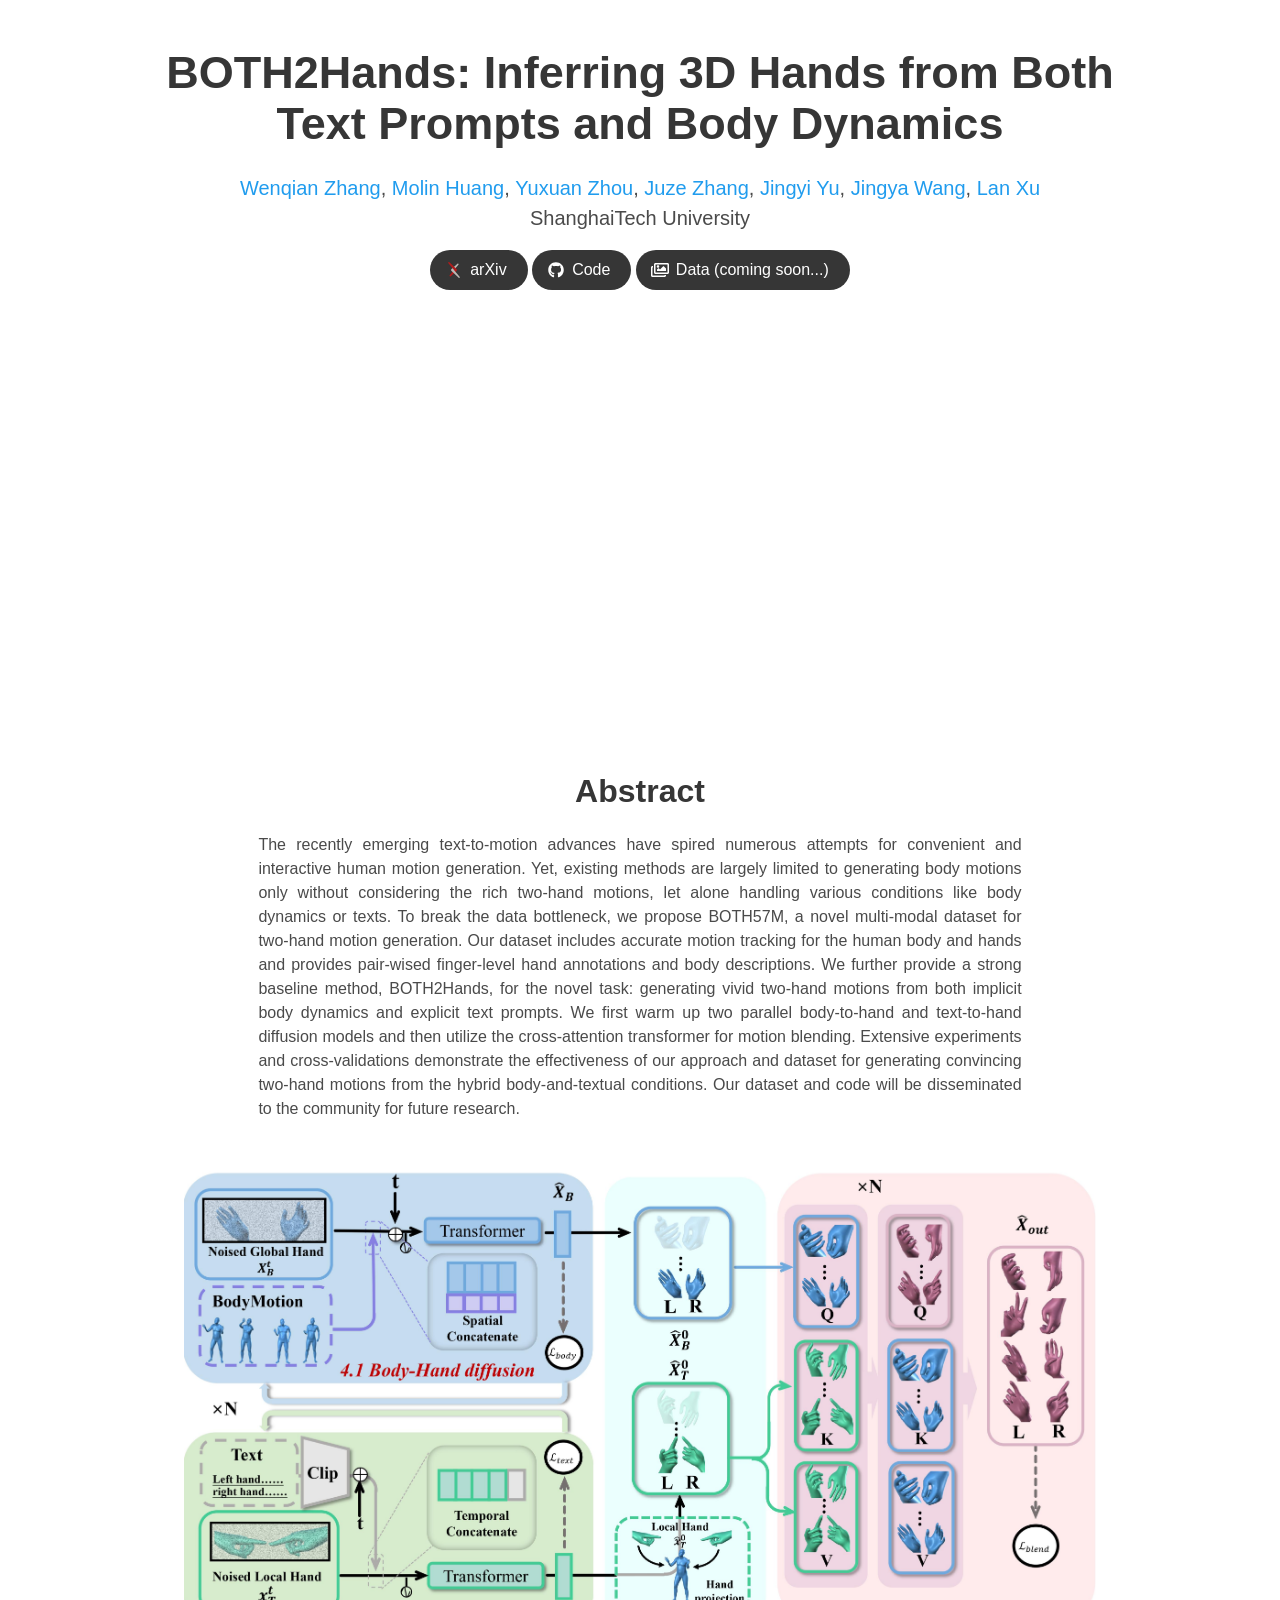
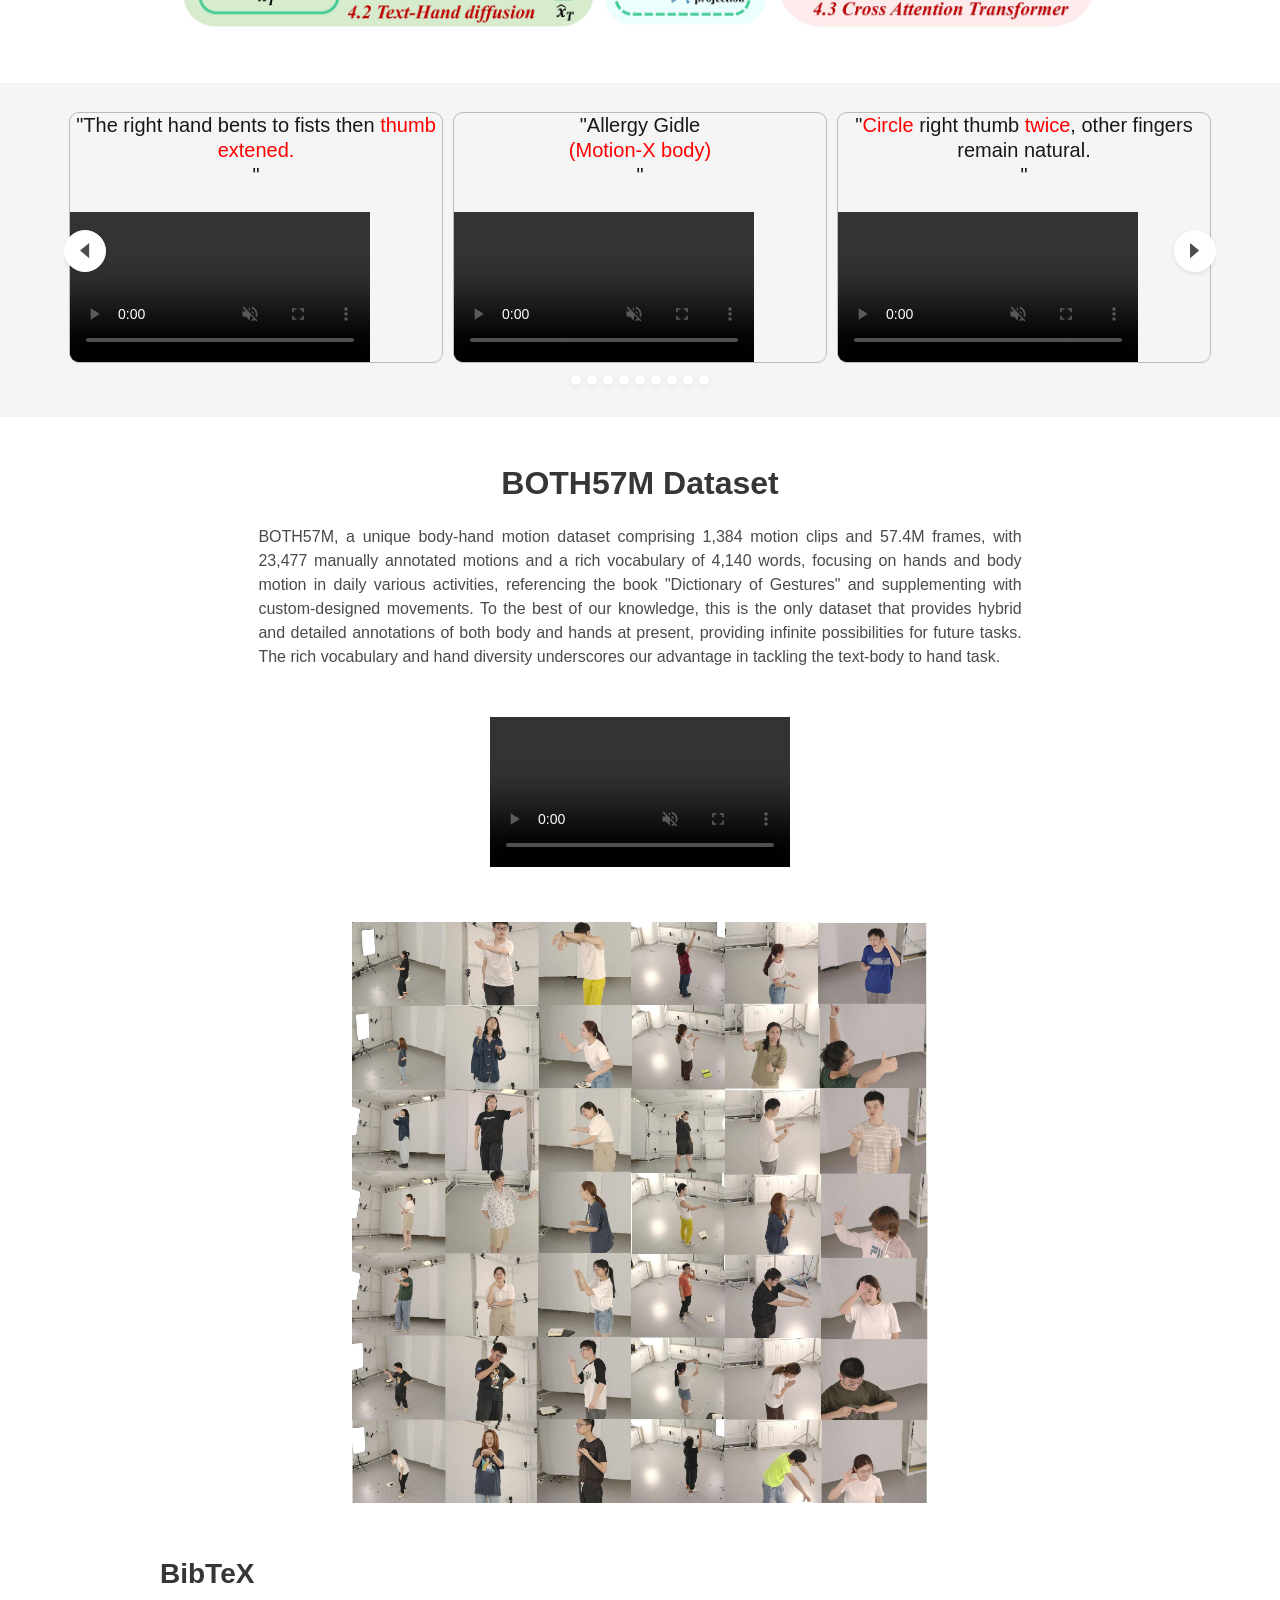
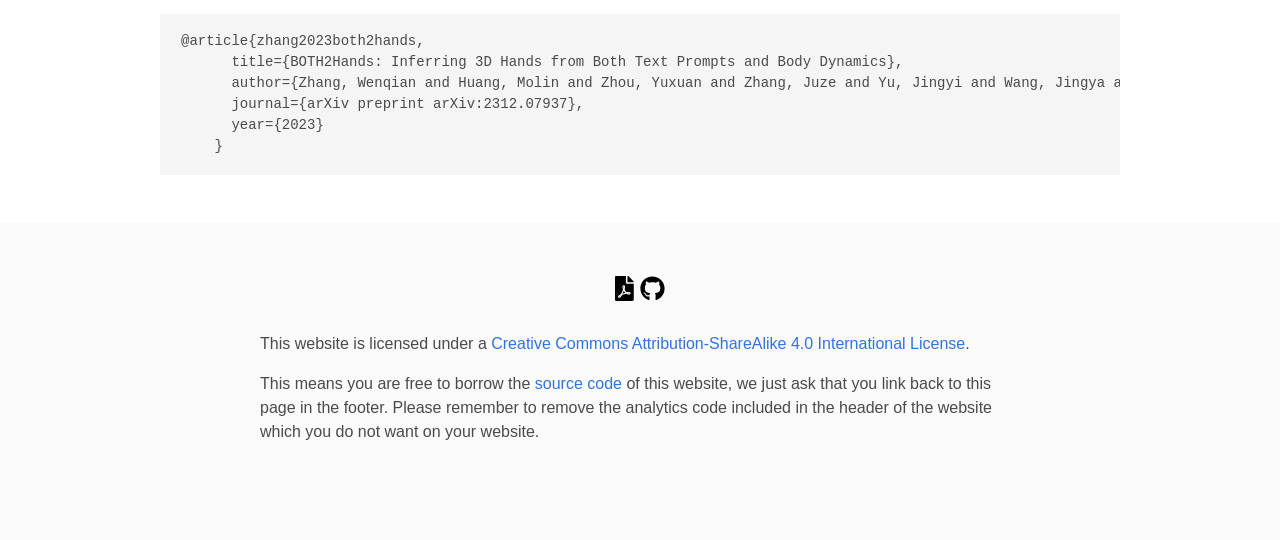
==== commit 671d0974: "add comma" ====
--- a/index.html
+++ b/index.html
@@ -55,7 +55,7 @@
             <span class="author-block">
               <a>Yuxuan Zhou</a>,</span>
             <span class="author-block">
-              <a href="https://scholar.google.com/citations?user=qbovRUIAAAAJ">Juze Zhang</a>             
+              <a href="https://scholar.google.com/citations?user=qbovRUIAAAAJ">Juze Zhang</a>,             
             </span>
             <span class="author-block">
               <a href="http://www.yu-jingyi.com/">Jingyi Yu</a>,
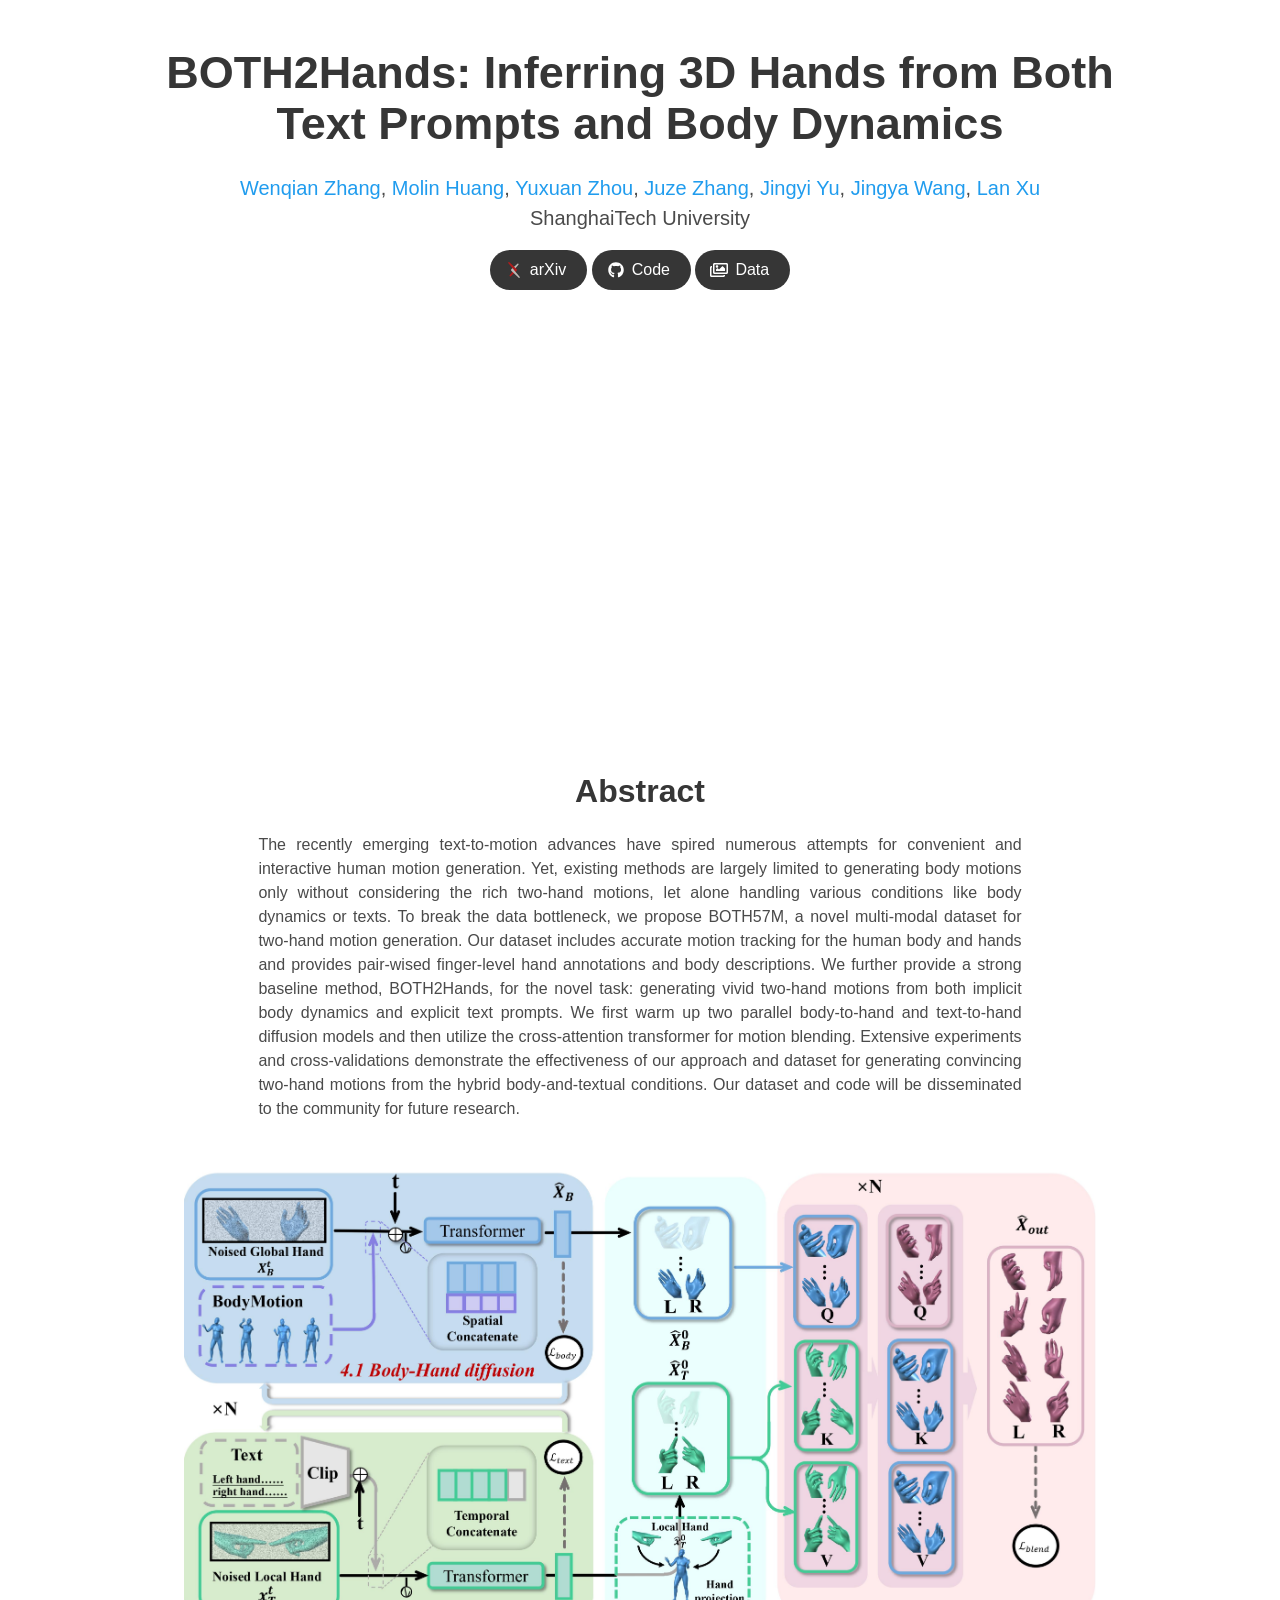
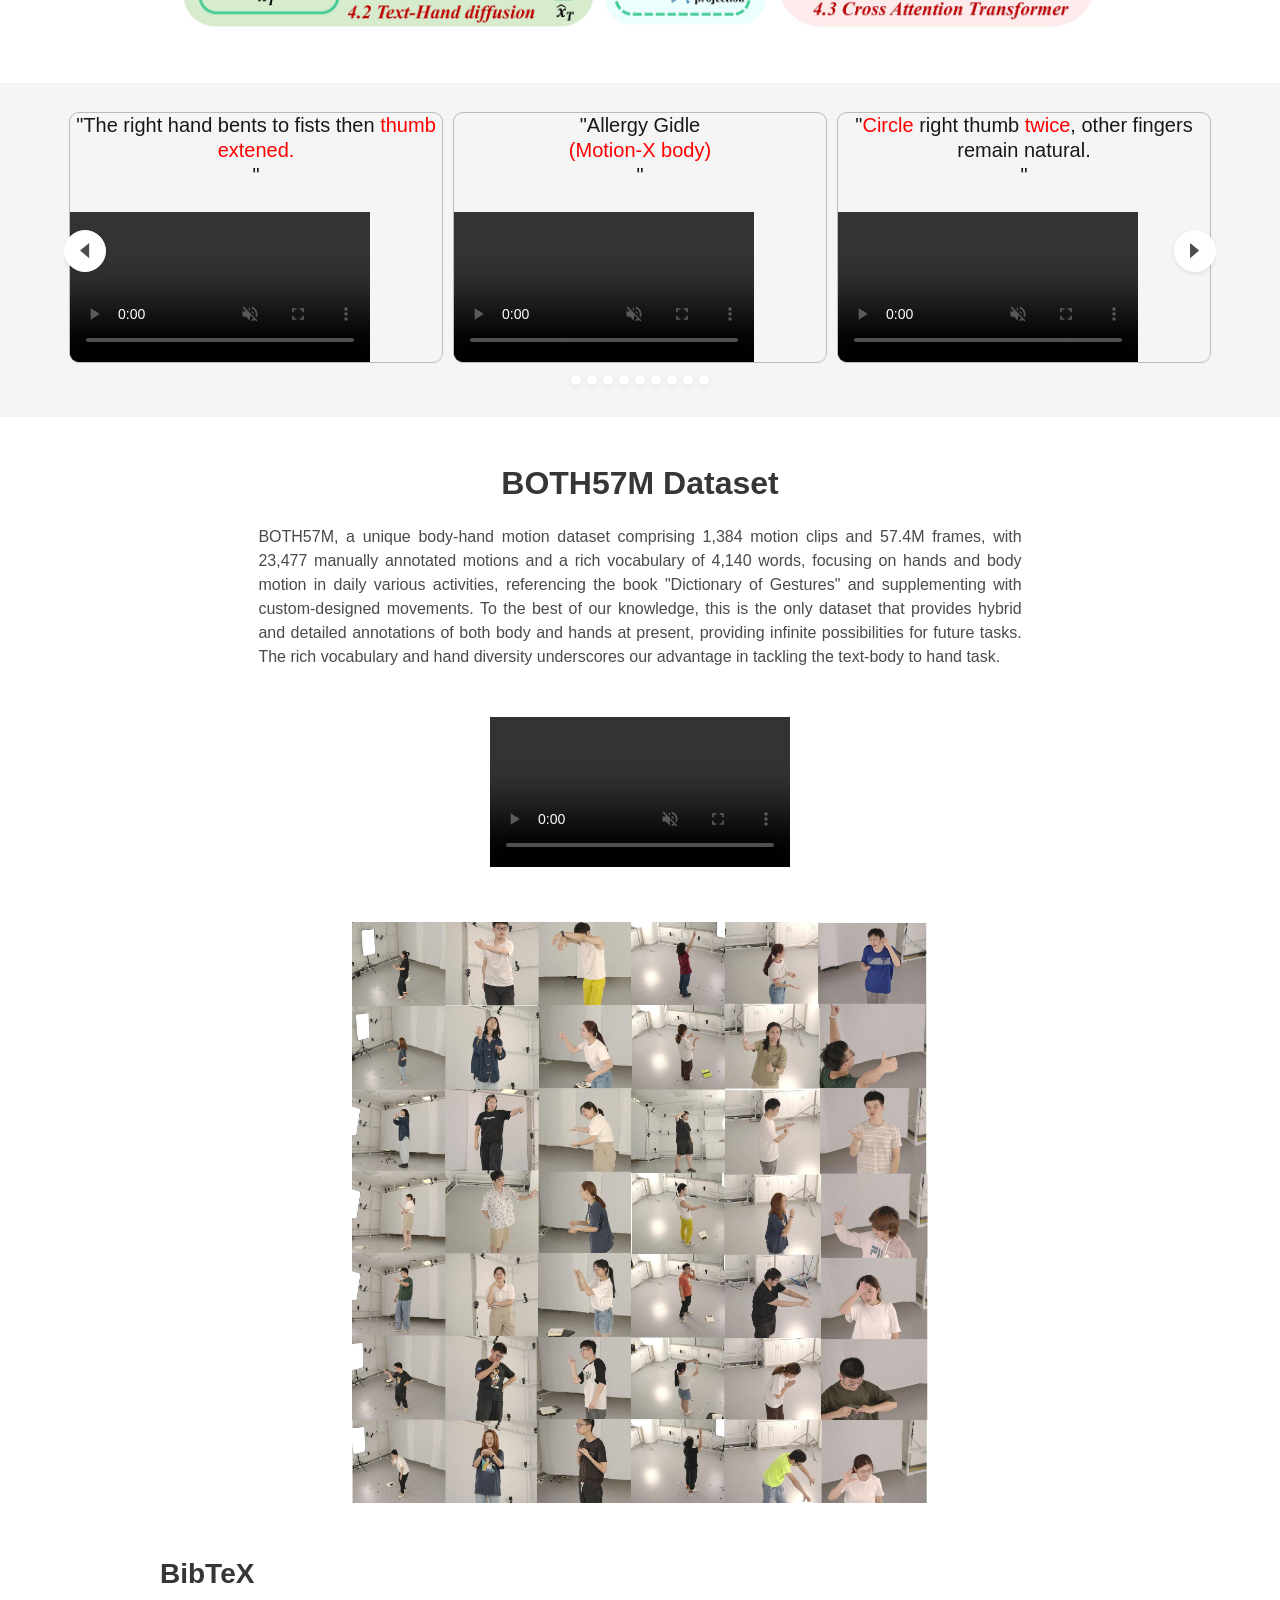
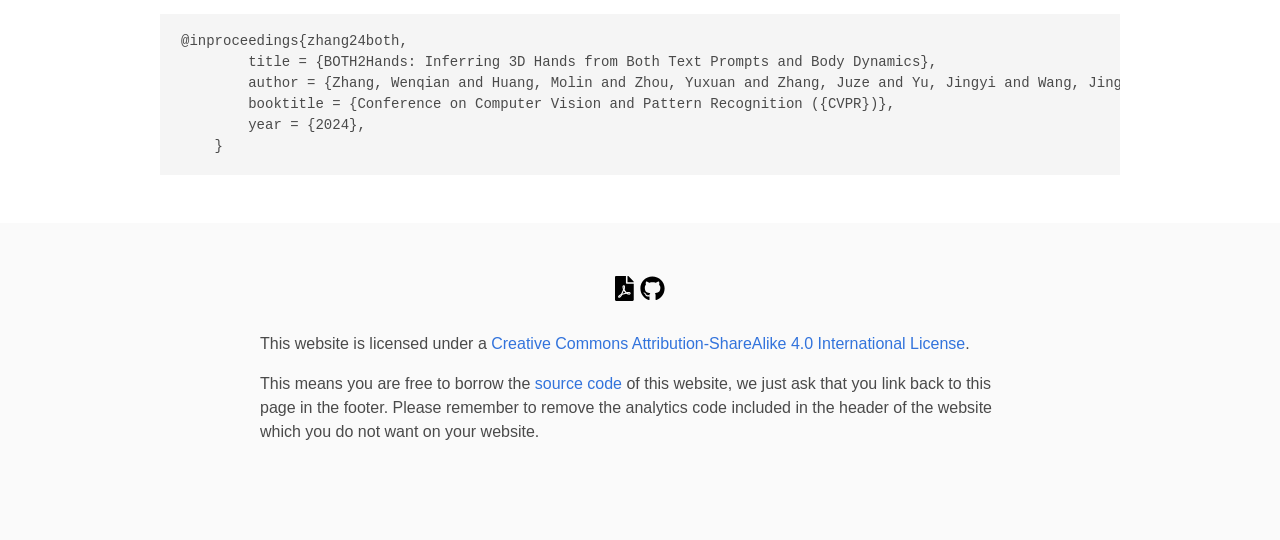
==== commit 1ebc9349: "Update index.html" ====
--- a/index.html
+++ b/index.html
@@ -93,11 +93,11 @@
               </span>
               <!-- Dataset Link. -->
               <span class="link-block">
-                <a href="https://forms.gle/KdvBoD6aoBkiCxim6" class="external-link button is-normal is-rounded is-dark">
+                <a href="https://github.com/Godheritage/BOTH2Hands" class="external-link button is-normal is-rounded is-dark">
                   <span class="icon">
                       <svg class="svg-inline--fa fa-images fa-w-18" aria-hidden="true" focusable="false" data-prefix="far" data-icon="images" role="img" xmlns="http://www.w3.org/2000/svg" viewBox="0 0 576 512" data-fa-i2svg=""><path fill="currentColor" d="M480 416v16c0 26.51-21.49 48-48 48H48c-26.51 0-48-21.49-48-48V176c0-26.51 21.49-48 48-48h16v48H54a6 6 0 0 0-6 6v244a6 6 0 0 0 6 6h372a6 6 0 0 0 6-6v-10h48zm42-336H150a6 6 0 0 0-6 6v244a6 6 0 0 0 6 6h372a6 6 0 0 0 6-6V86a6 6 0 0 0-6-6zm6-48c26.51 0 48 21.49 48 48v256c0 26.51-21.49 48-48 48H144c-26.51 0-48-21.49-48-48V80c0-26.51 21.49-48 48-48h384zM264 144c0 22.091-17.909 40-40 40s-40-17.909-40-40 17.909-40 40-40 40 17.909 40 40zm-72 96l39.515-39.515c4.686-4.686 12.284-4.686 16.971 0L288 240l103.515-103.515c4.686-4.686 12.284-4.686 16.971 0L480 208v80H192v-48z"></path></svg><!-- <i class="far fa-images"></i> Font Awesome fontawesome.com -->
                   </span>
-                  <span>Data (coming soon...)</span>
+                  <span>Data</span>
                   </a>
             </span></div>
 
@@ -354,11 +354,11 @@
 <section class="section" id="BibTeX">
   <div class="container is-max-desktop content">
     <h2 class="title">BibTeX</h2>
-    <pre><code>@article{zhang2023both2hands,
-      title={BOTH2Hands: Inferring 3D Hands from Both Text Prompts and Body Dynamics},
-      author={Zhang, Wenqian and Huang, Molin and Zhou, Yuxuan and Zhang, Juze and Yu, Jingyi and Wang, Jingya and Xu, Lan},
-      journal={arXiv preprint arXiv:2312.07937},
-      year={2023}
+    <pre><code>@inproceedings{zhang24both,
+        title = {BOTH2Hands: Inferring 3D Hands from Both Text Prompts and Body Dynamics},
+        author = {Zhang, Wenqian and Huang, Molin and Zhou, Yuxuan and Zhang, Juze and Yu, Jingyi and Wang, Jingya and Xu, Lan},
+        booktitle = {Conference on Computer Vision and Pattern Recognition ({CVPR})},
+        year = {2024},
     }</code></pre>
   </div>
 </section>
@@ -395,4 +395,4 @@
 
 
 
-</body></html>+</body></html>
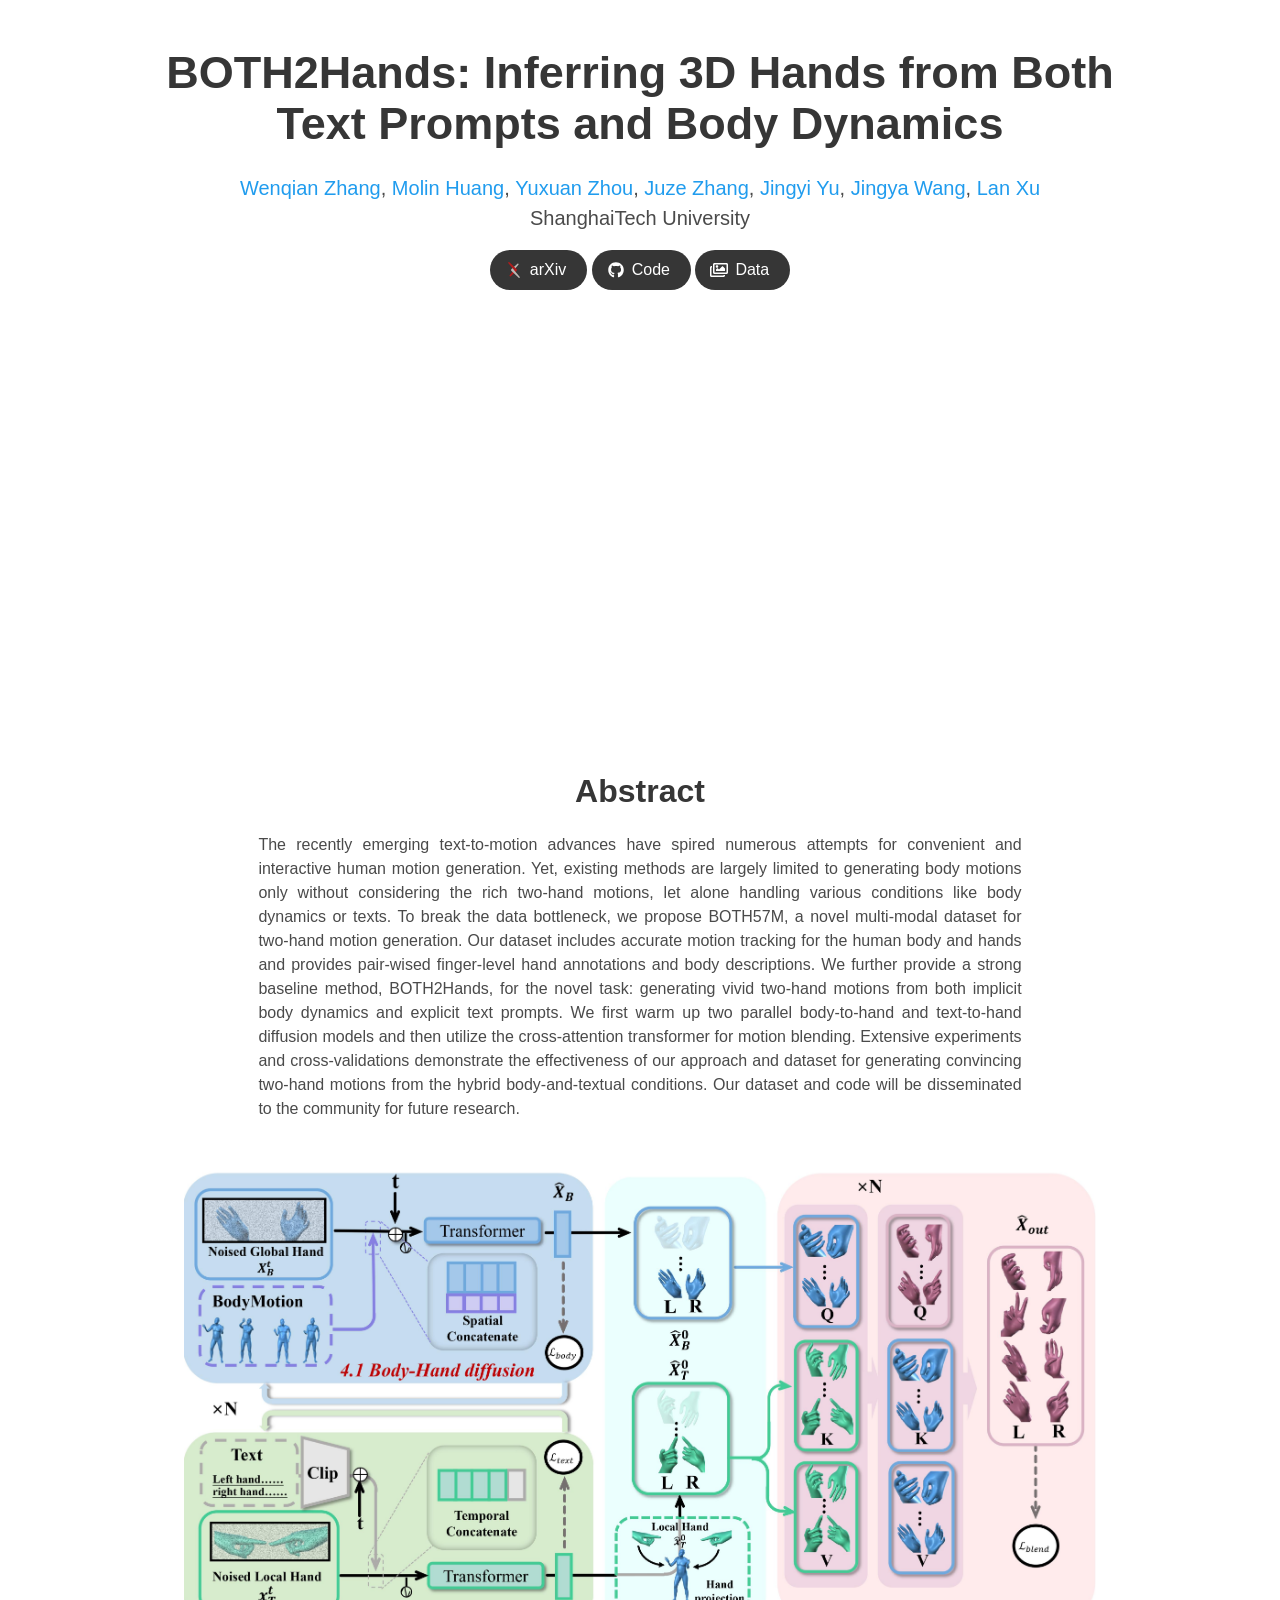
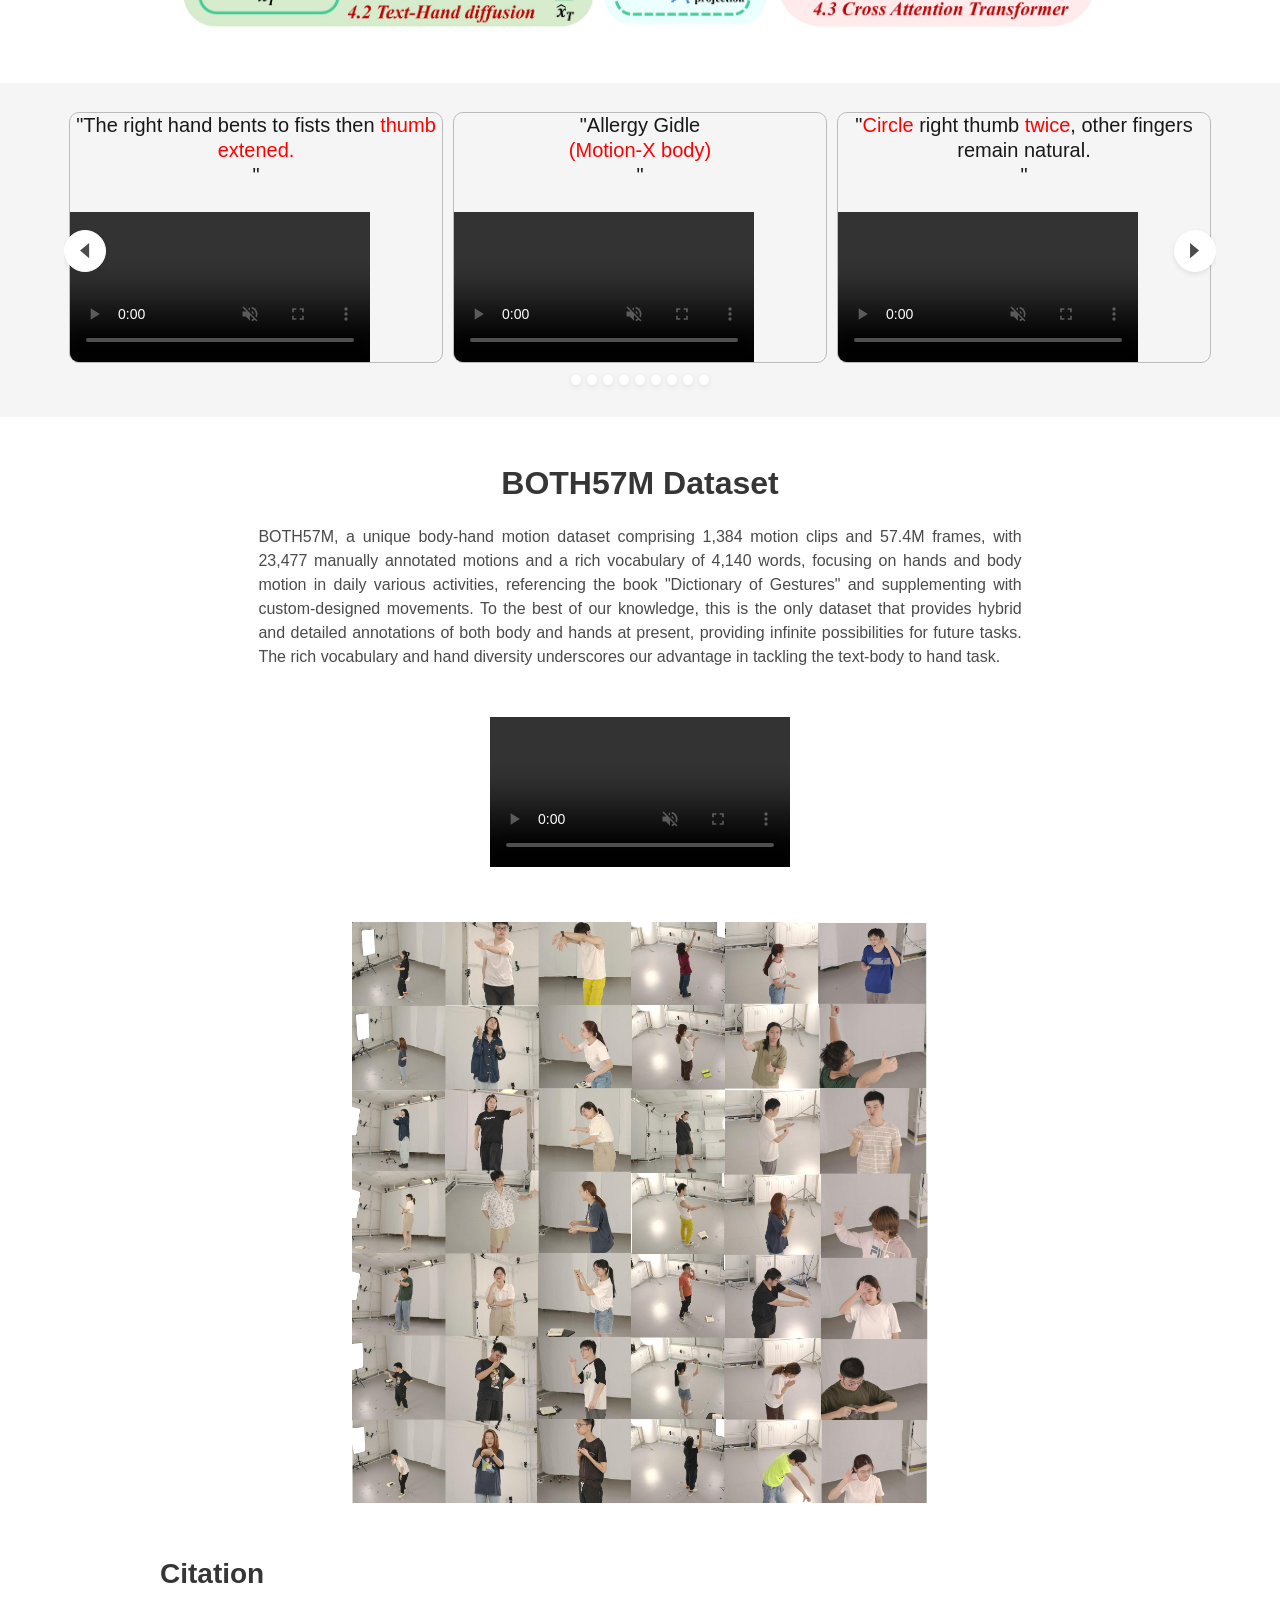
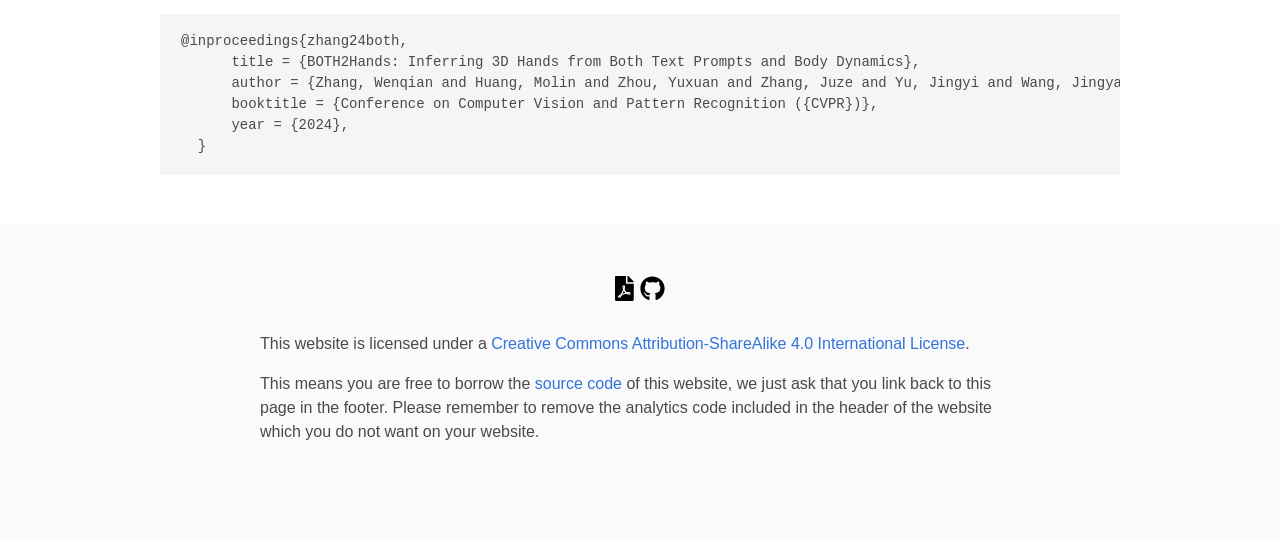
==== commit db49c13e: "Update index.html" ====
--- a/index.html
+++ b/index.html
@@ -353,13 +353,13 @@
 
 <section class="section" id="BibTeX">
   <div class="container is-max-desktop content">
-    <h2 class="title">BibTeX</h2>
+    <h2 class="title">Citation</h2>
     <pre><code>@inproceedings{zhang24both,
-        title = {BOTH2Hands: Inferring 3D Hands from Both Text Prompts and Body Dynamics},
-        author = {Zhang, Wenqian and Huang, Molin and Zhou, Yuxuan and Zhang, Juze and Yu, Jingyi and Wang, Jingya and Xu, Lan},
-        booktitle = {Conference on Computer Vision and Pattern Recognition ({CVPR})},
-        year = {2024},
-    }</code></pre>
+      title = {BOTH2Hands: Inferring 3D Hands from Both Text Prompts and Body Dynamics},
+      author = {Zhang, Wenqian and Huang, Molin and Zhou, Yuxuan and Zhang, Juze and Yu, Jingyi and Wang, Jingya and Xu, Lan},
+      booktitle = {Conference on Computer Vision and Pattern Recognition ({CVPR})},
+      year = {2024},
+  }</code></pre>
   </div>
 </section>
 
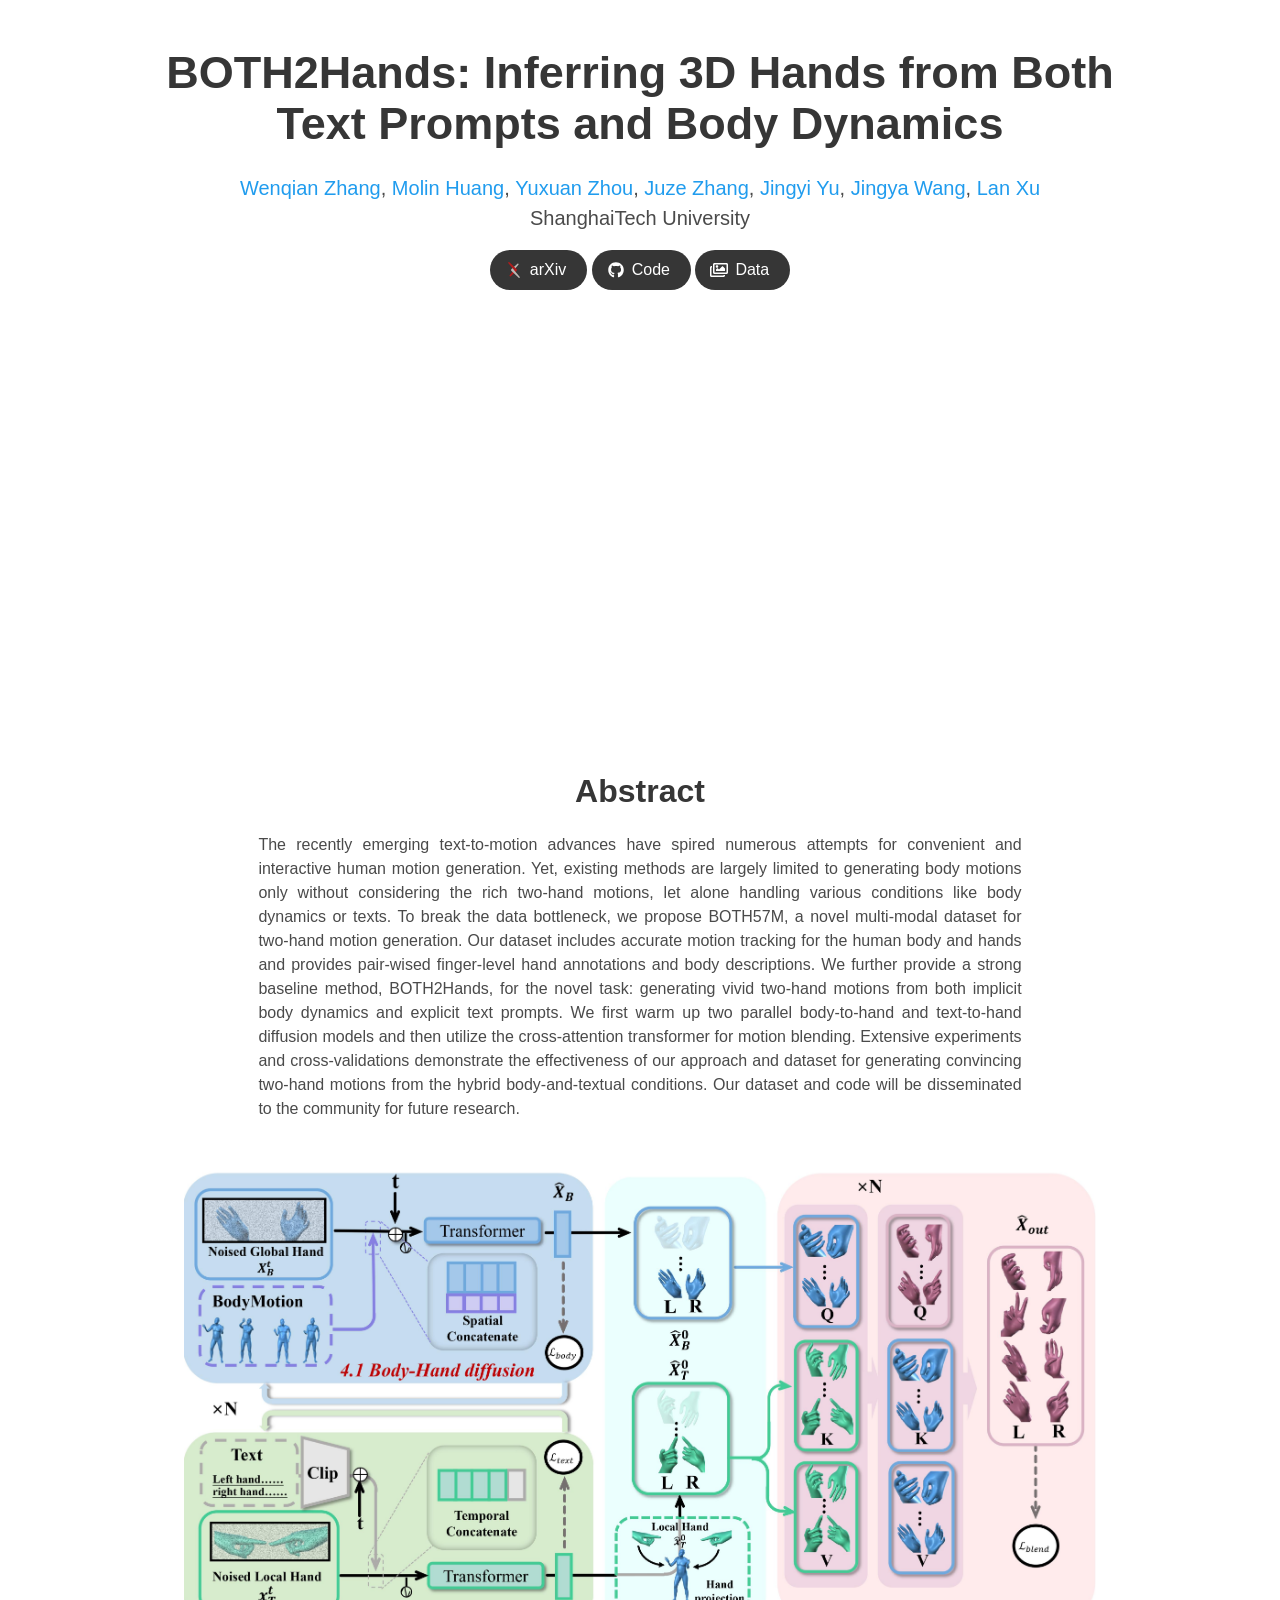
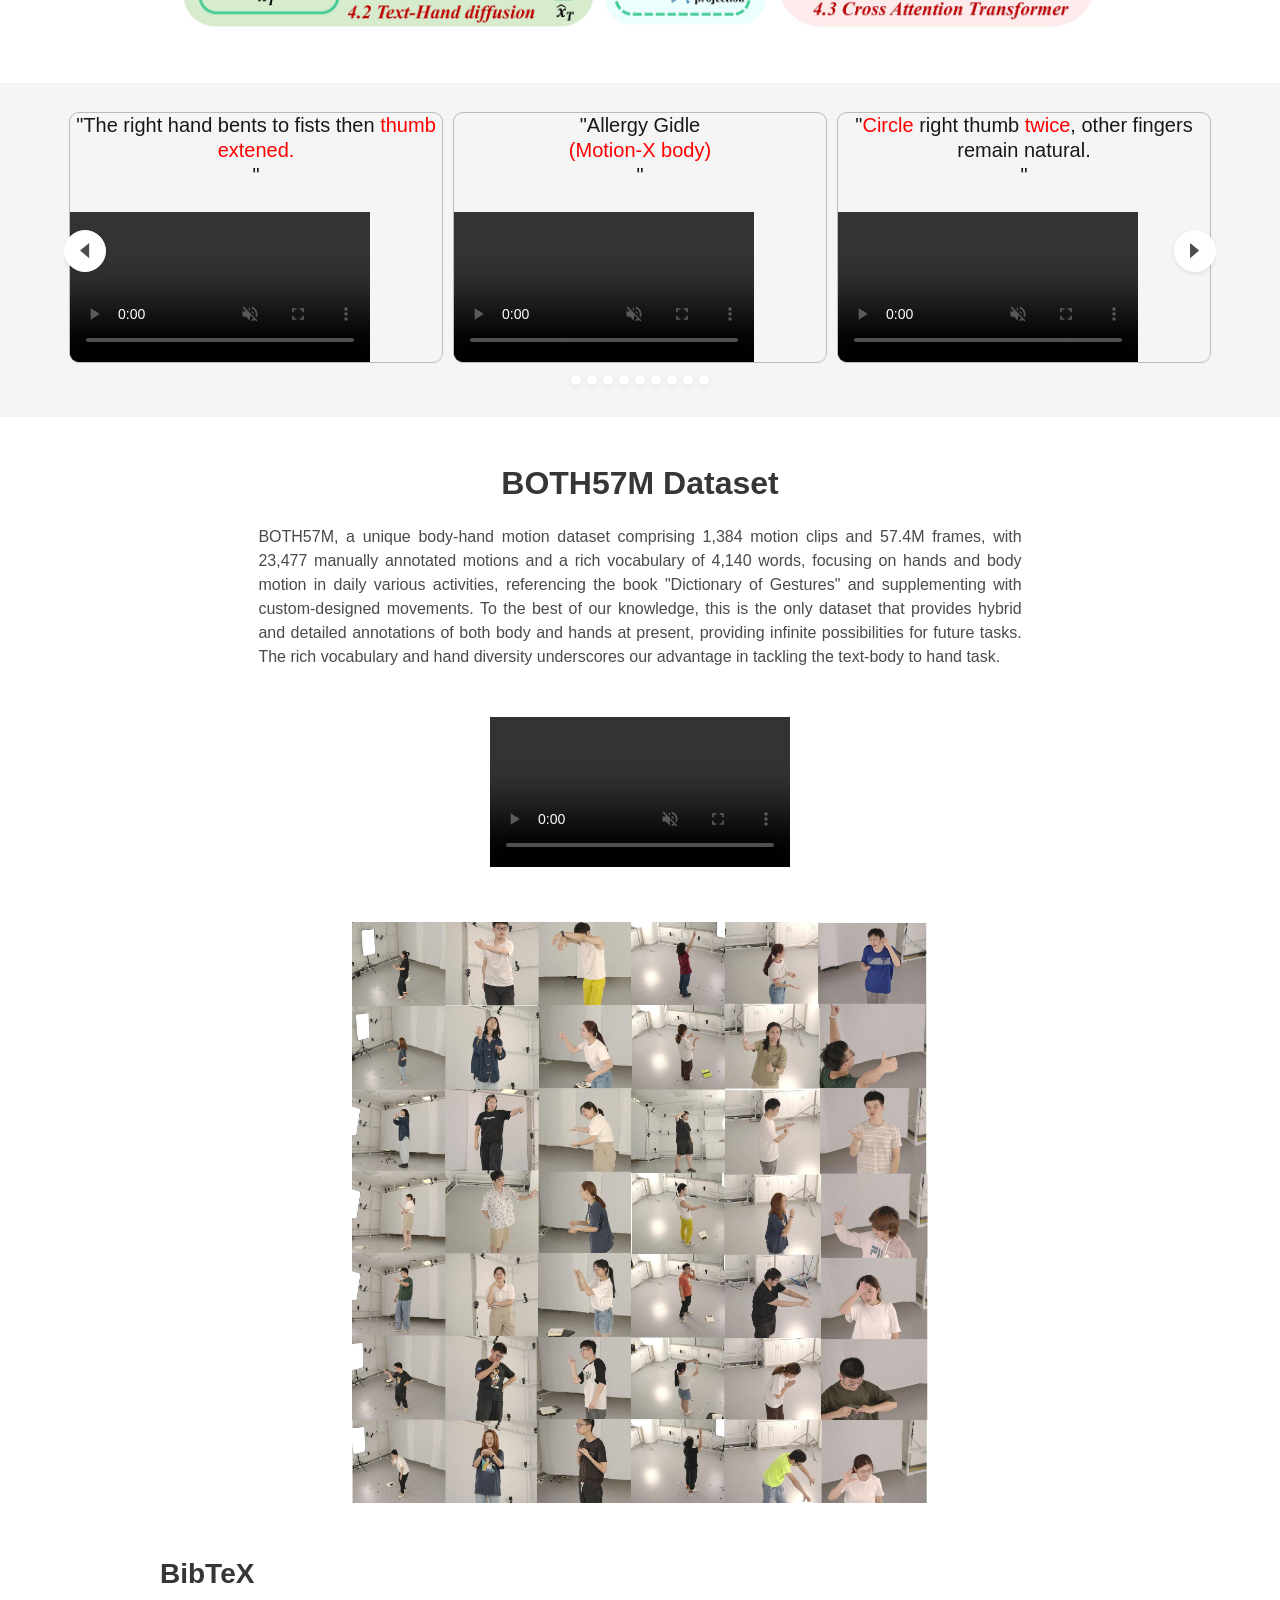
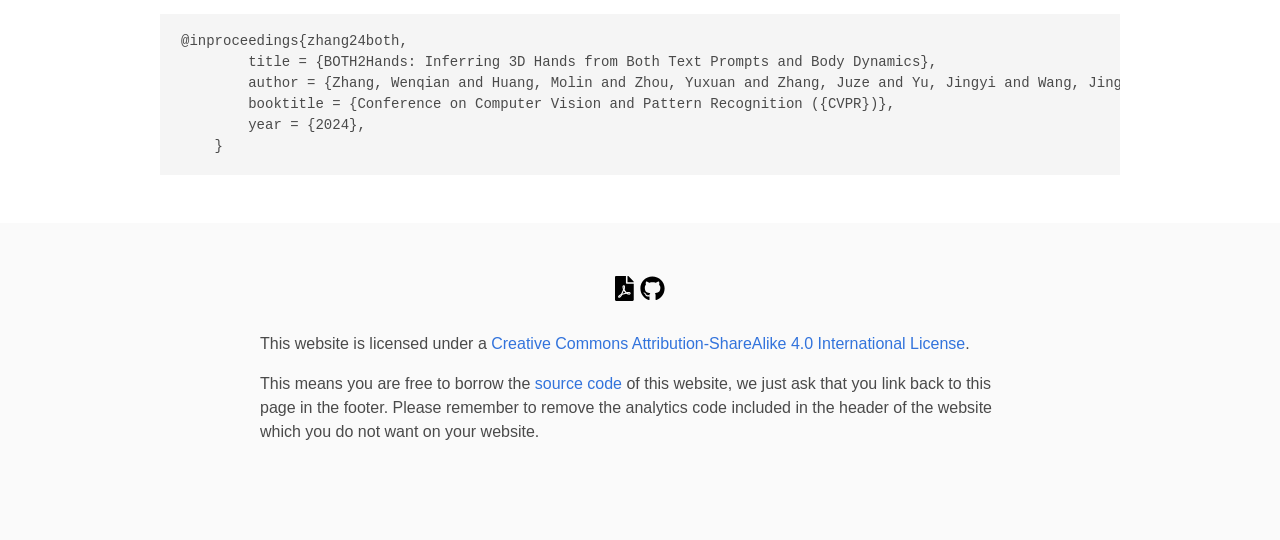
==== commit 5649bbe3: "Merge pull request #1 from mailnhonig/patch-1 Update index.html" ====
--- a/index.html
+++ b/index.html
@@ -353,13 +353,13 @@
 
 <section class="section" id="BibTeX">
   <div class="container is-max-desktop content">
-    <h2 class="title">Citation</h2>
+    <h2 class="title">BibTeX</h2>
     <pre><code>@inproceedings{zhang24both,
-      title = {BOTH2Hands: Inferring 3D Hands from Both Text Prompts and Body Dynamics},
-      author = {Zhang, Wenqian and Huang, Molin and Zhou, Yuxuan and Zhang, Juze and Yu, Jingyi and Wang, Jingya and Xu, Lan},
-      booktitle = {Conference on Computer Vision and Pattern Recognition ({CVPR})},
-      year = {2024},
-  }</code></pre>
+        title = {BOTH2Hands: Inferring 3D Hands from Both Text Prompts and Body Dynamics},
+        author = {Zhang, Wenqian and Huang, Molin and Zhou, Yuxuan and Zhang, Juze and Yu, Jingyi and Wang, Jingya and Xu, Lan},
+        booktitle = {Conference on Computer Vision and Pattern Recognition ({CVPR})},
+        year = {2024},
+    }</code></pre>
   </div>
 </section>
 
